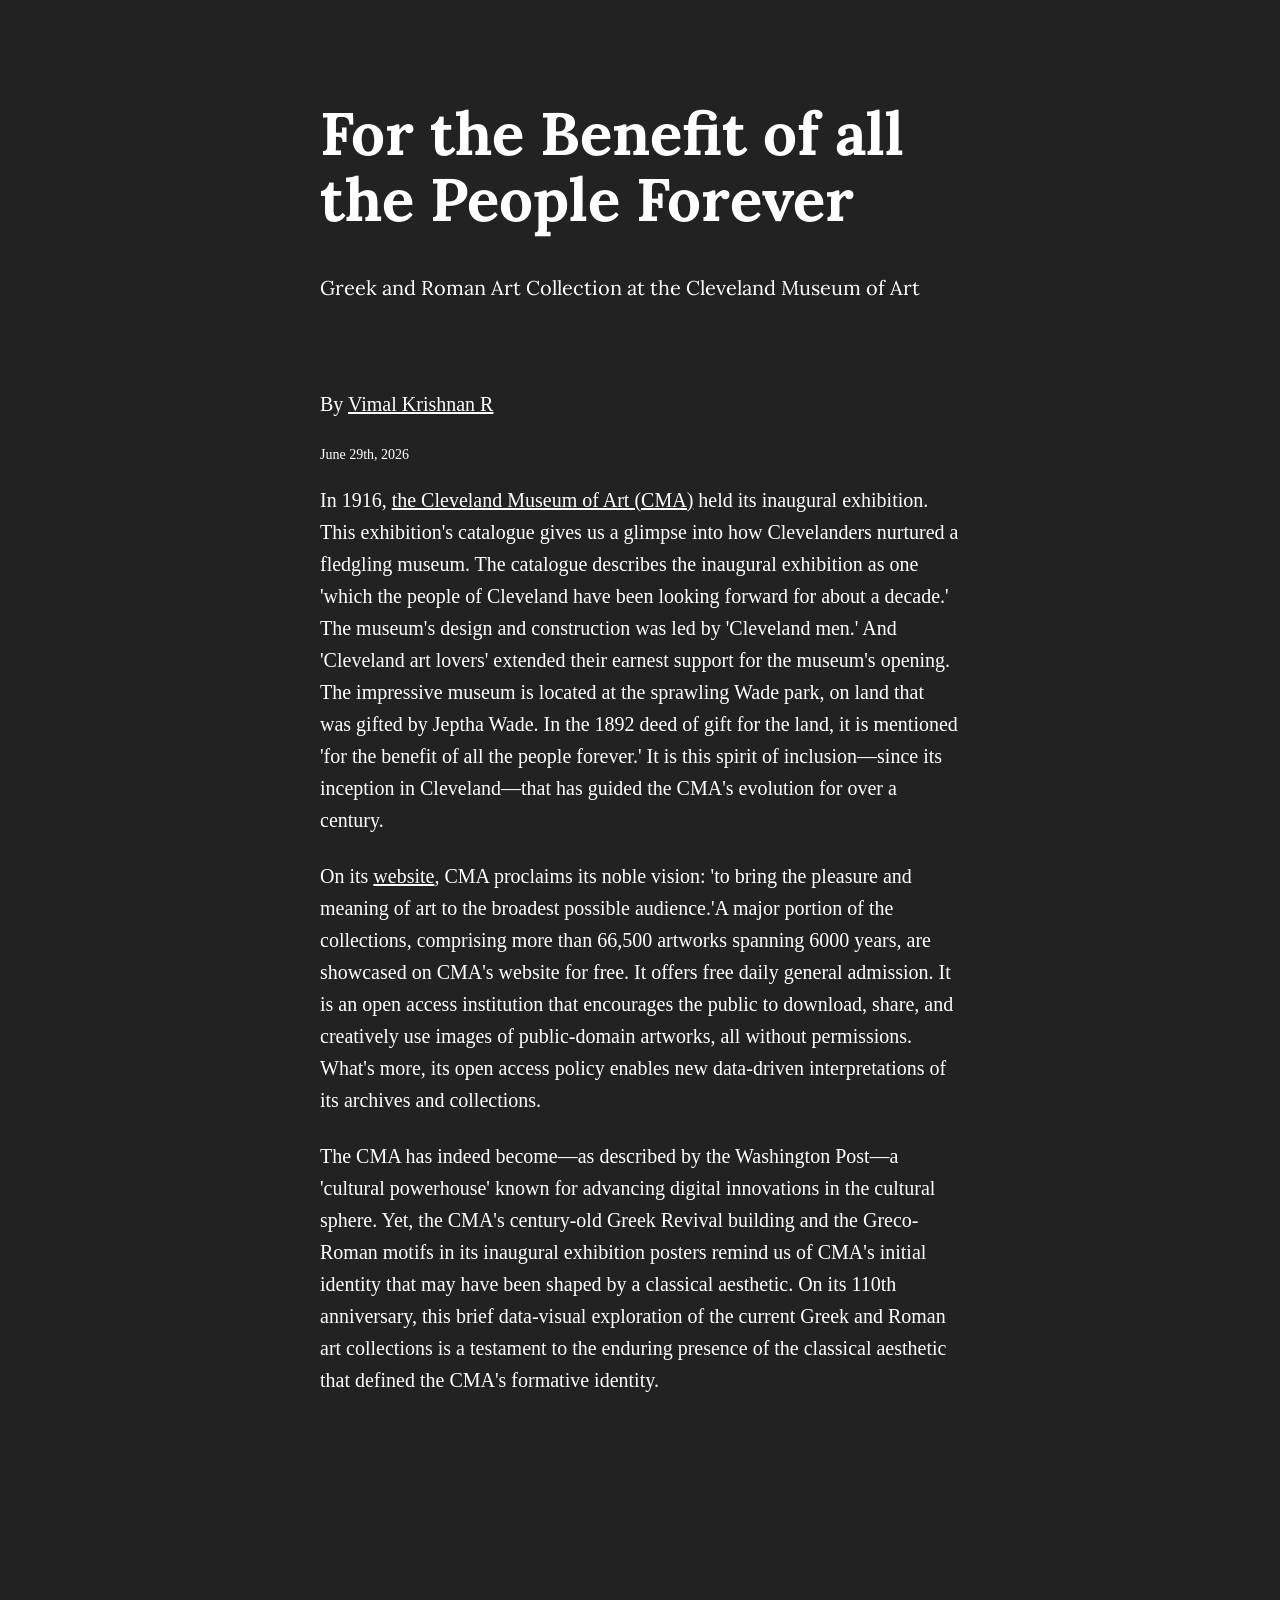
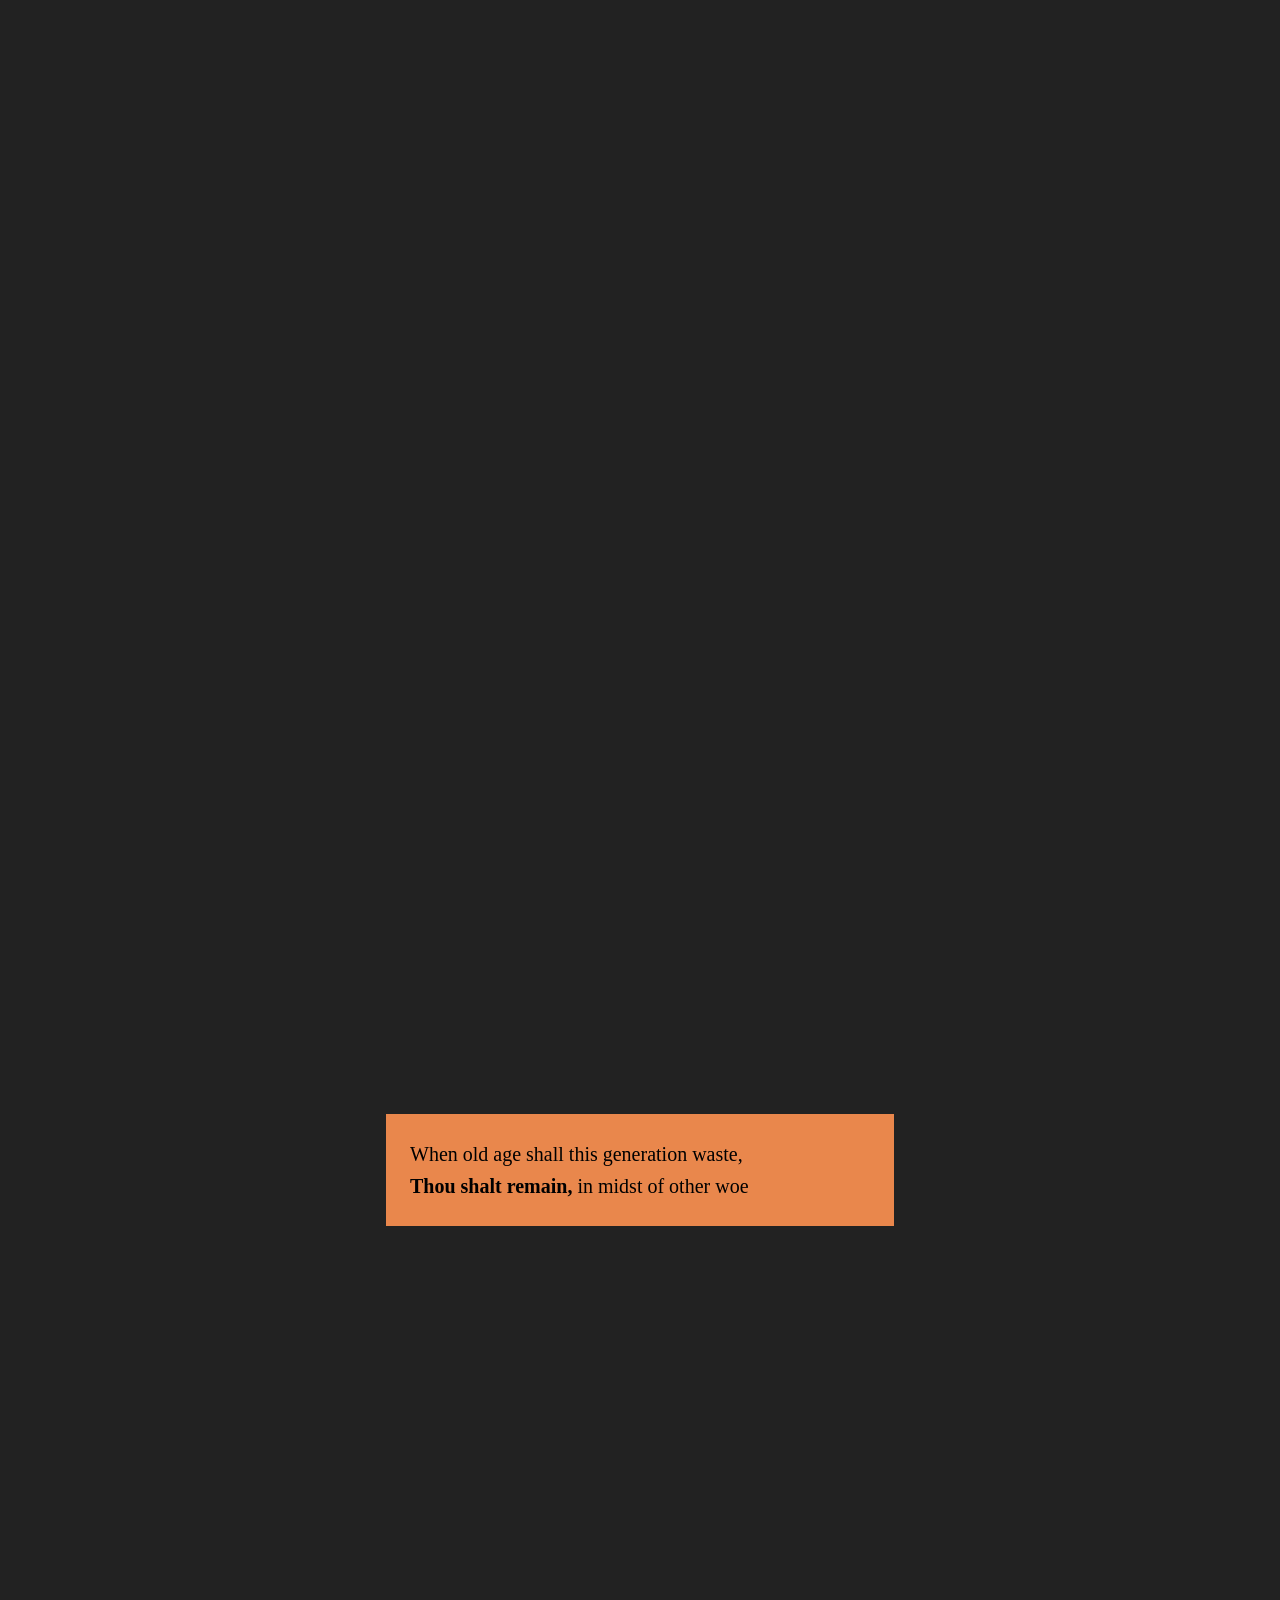
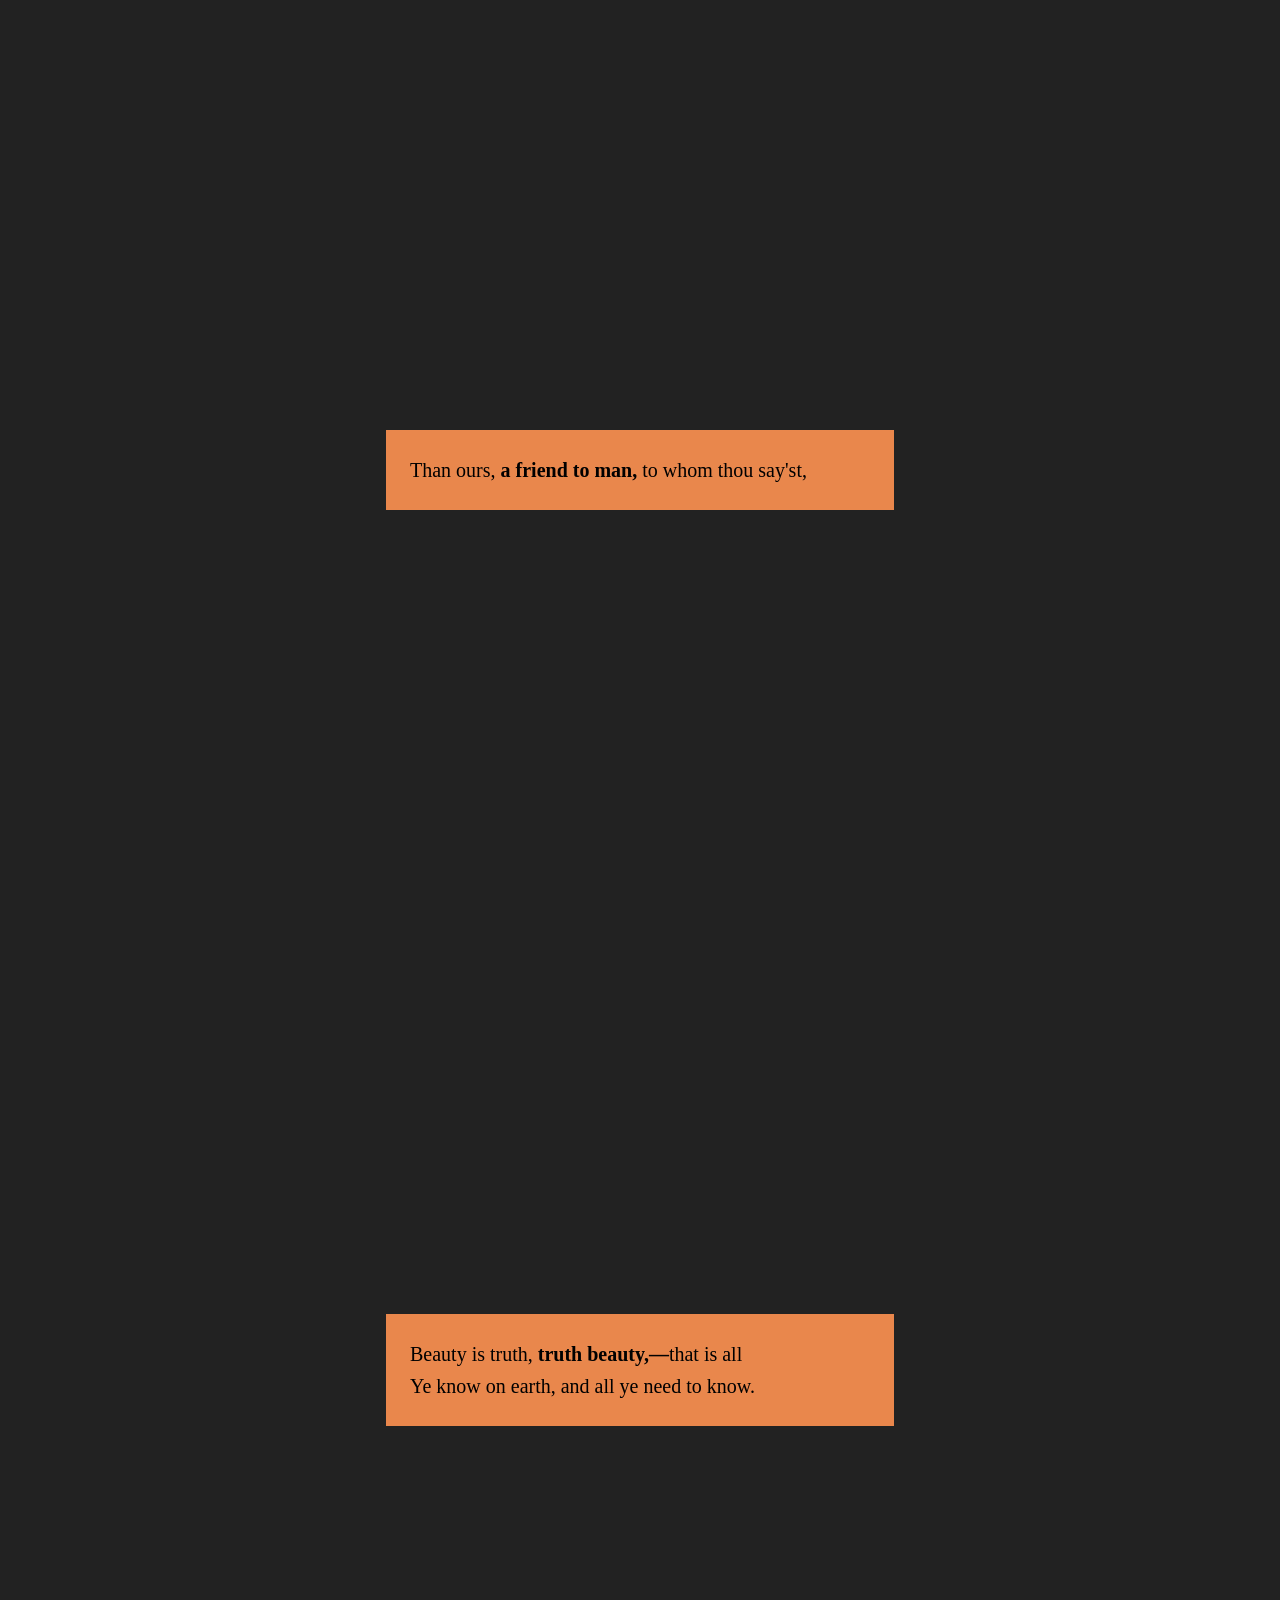
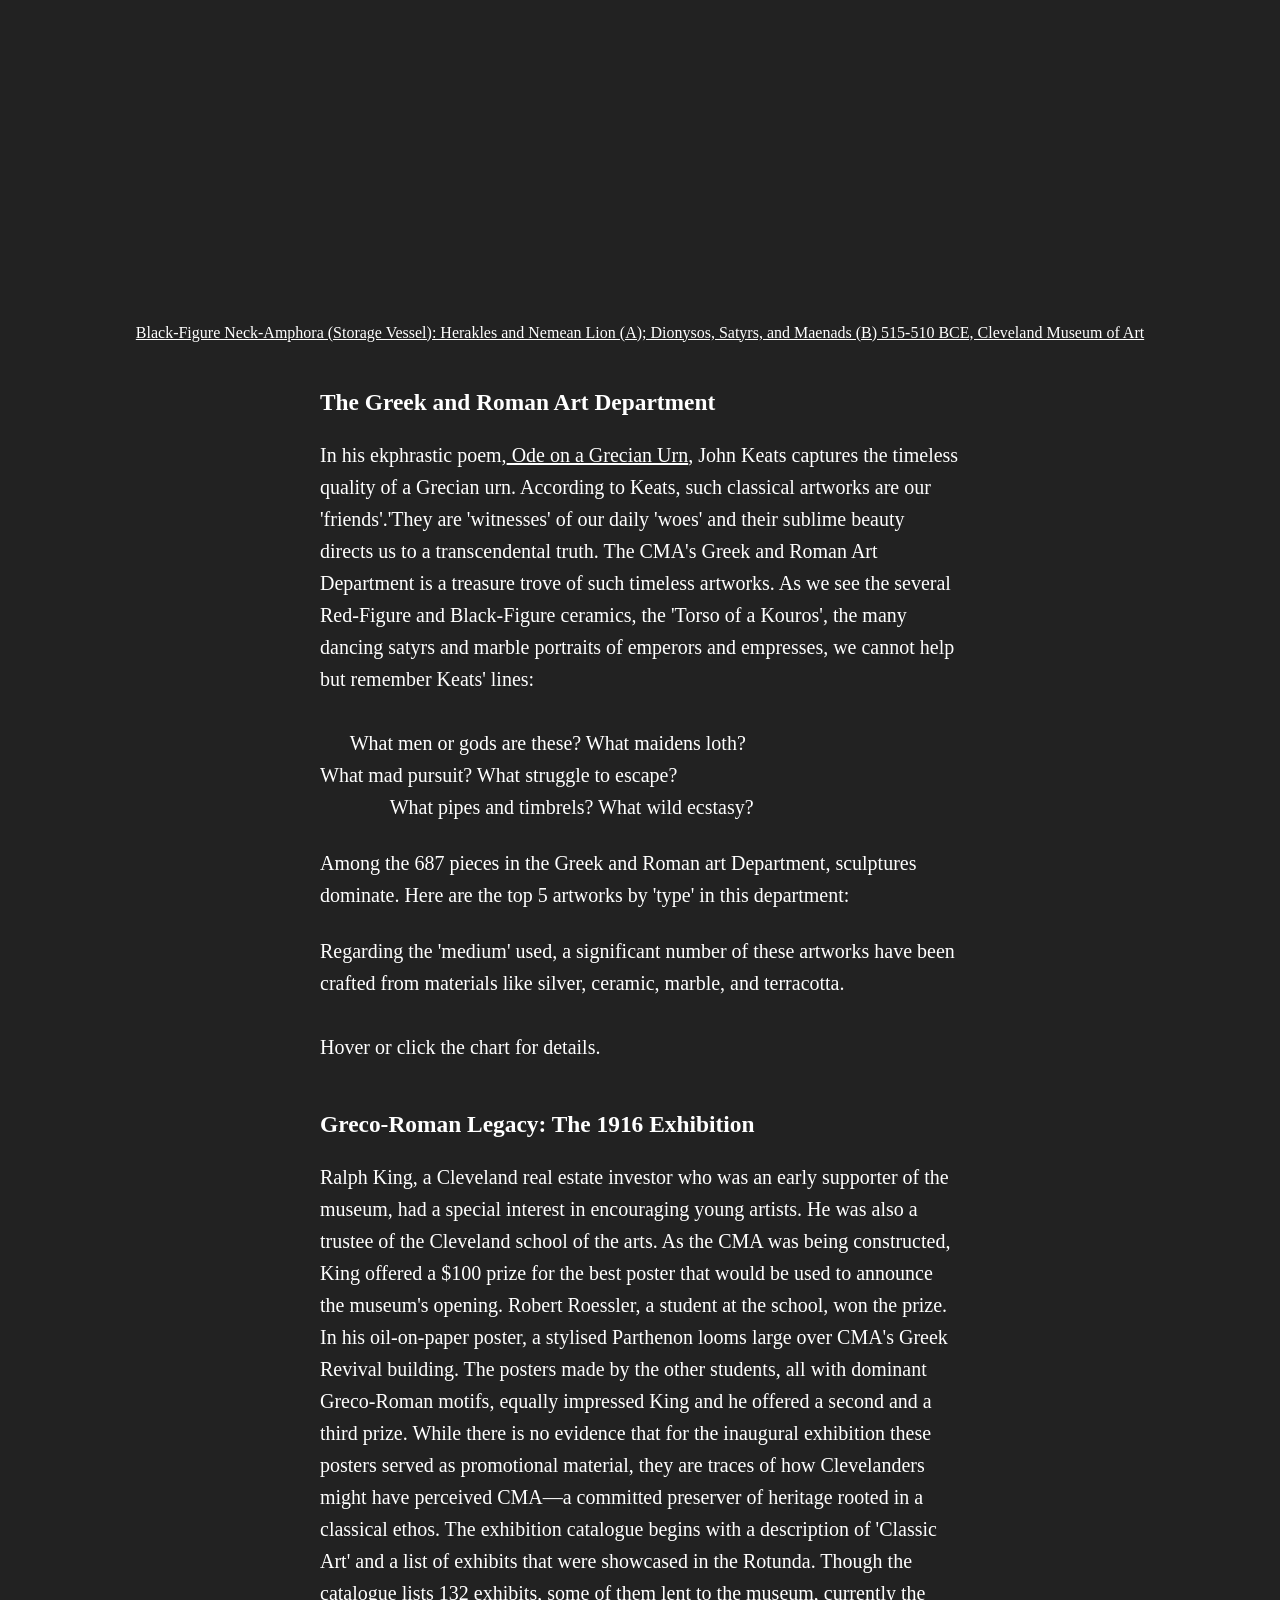
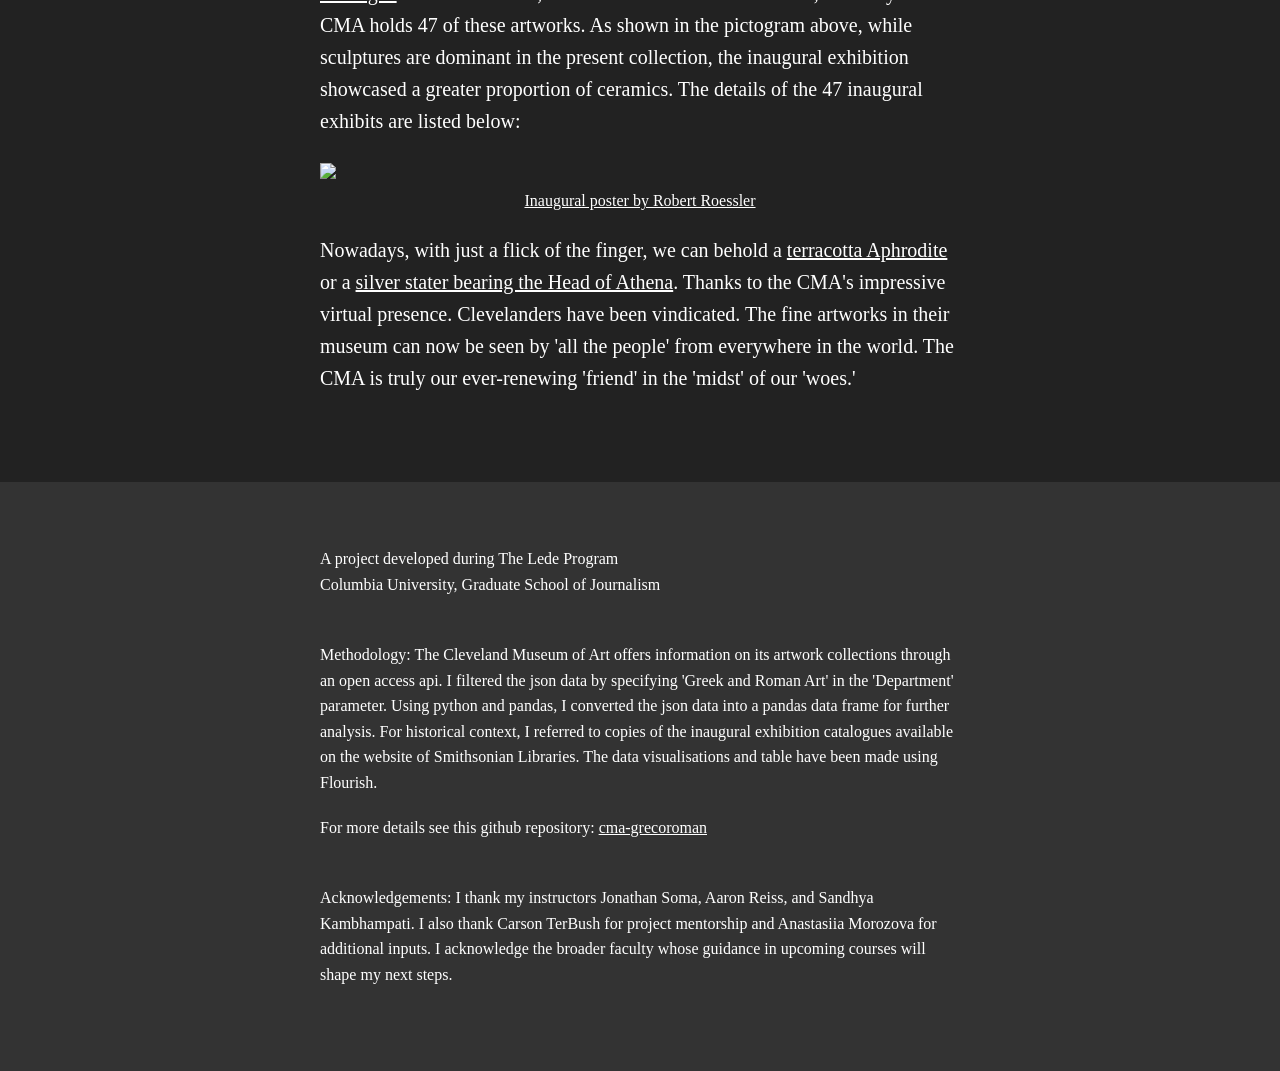
==== docs/index.html @ f6c86484 "Update index.html" ====
<!DOCTYPE html>
<html>

<head>
  <meta charset="utf-8">
  <meta name="viewport" content="width=device-width, initial-scale=1">
  <meta property="og:title" content="For the Benefit of all the People Forever">
  <meta property="og:description" content="A data-visual exploration of the Greek and Roman Art collection at the Cleveland Museum of Art.">
  <meta property="og:image" content="https://vimalkrishnanr.github.io/cma-grecoroman/whatsappimg.jpg">
  <meta property="og:image:width" content="578">
  <meta property="og:image:height" content="893">
  <meta property="og:image:type" content="image/jpeg"
  <meta property="og:url" content="https://vimalkrishnanr.github.io/cma-grecoroman/">
  <meta property="og:type" content="website">
  <title>For the Benefit of all the People Forever</title>

  <!-- Google fonts -->
  <link rel="preconnect" href="https://fonts.gstatic.com" crossorigin>
  <link rel="preconnect" href="https://fonts.googleapis.com">
  <link rel="preconnect" href="https://fonts.gstatic.com" crossorigin>
  <link href="https://fonts.googleapis.com/css2?family=Lora:ital,wght@0,400;0,700;1,400;1,700&display=swap"
    rel="stylesheet">
  <style>
    body {
      margin: 0;
      font-size: 20px;
      font-family: Georgia, 'Times New Roman', Times, serif;
      text-rendering: optimizeLegibility;
      background-color: #222222
      
    }

    .content {
      max-width: 640px;
      margin: auto;
      color: #FFFFFF
    }

    .header {
      padding: 3em 0;
    }

    a {
      color: #FFFFFF;
    }

    .footer {
      background: #333333;
      text-align: left;
      font-size: 0.8em;
      margin-top: 4em;
      padding: 4em 0;
    }

    figure {
      margin: 0;
      padding-bottom: 1.2em;
    }

    figcaption {
      font-size: 0.8em;
      text-align: center;
      margin-top: 0.5em;
      color: #ffffff;
    }

    h1 {
      font-family: 'Lora', Georgia, serif;
      font-weight: bold;
      font-size: 3em;
      line-height: 1.1;
      color: #FFFFFF
    }

    .subhead {
      font-family: 'Lora', Georgia, serif;
      color: #FFFFFF
    }

    iframe,
    img,
    video {
      max-width: 100%;
    }

    p {
      line-height: 1.6;
      margin: 0;
      padding-bottom: 1.2em;
      color: #FFFFFF
    }

    ul {
      margin: 0;
      padding-bottom: 1em;
      line-height: 1.6;
    }

    iframe {
      padding-bottom: 1.2em;
    }

    code {
      font-family: 'Courier New', monospace;
      background: #fff880;
    }

    .full-width figure {
      text-align: center;
    }

    /* margin on mobile */
    @media (max-width: 640px) {
      body {
        font-size: 18px;
      }

      .content {
        padding-left: 0.5em;
        padding-right: 0.5em;
      }
    }
  </style>
  <link href="scrolly-styles.css" rel="stylesheet">
  <script src="https://unpkg.com/intersection-observer@0.5.1/intersection-observer.js"></script>
  <script src="https://cdnjs.cloudflare.com/ajax/libs/scrollama/3.2.0/scrollama.min.js"></script>
  <script src="https://cdn.jsdelivr.net/npm/scrolly-video@latest/dist/scrolly-video.js"></script>
</head>

<body>
  <div class="content">
    <div class="header">
      <h1> For the Benefit of all the People Forever</h1>
      <p class="subhead"> Greek and Roman Art Collection at the Cleveland Museum of Art</p>
    </div>
    <div class="byline"> 
      <p>By <a href="https://github.com/VimalkrishnanR/cma-grecoroman">Vimal Krishnan R</a></p>
      <p style="font-size:14px;"> June 29th, 2026</p>
    </div>
    <p>In 1916, <a href ="https://www.clevelandart.org/home">the Cleveland Museum of Art (CMA)</a> held its inaugural exhibition. This exhibition's catalogue gives us a glimpse into how Clevelanders nurtured a fledgling museum. The catalogue describes the inaugural exhibition as one 'which the people of Cleveland have been looking forward for about a decade.' The museum's design and construction was led by 'Cleveland men.' And 'Cleveland art lovers' extended their earnest support for the museum's opening. The impressive museum is located at the sprawling Wade park, on land that was gifted by Jeptha Wade. In the 1892 deed of gift for the land, it is mentioned  'for the benefit of all the people forever.'  It is this spirit of inclusion—since its inception in Cleveland—that has guided the CMA's evolution for over a century.</p>
    <p> On its <a href="https://www.clevelandart.org/for-the-benefit-of-all-the-people-forever"> website</a>, CMA proclaims its noble vision: 'to bring the pleasure and meaning of art to the broadest possible audience.'A major portion of the collections, comprising more than 66,500 artworks spanning 6000 years, are showcased on CMA's website for free. It offers free daily general admission.  It is an open access institution that encourages the public to download, share, and creatively use images of public-domain artworks, all without permissions.  What's more, its open access policy enables new data-driven interpretations of its archives and collections.</P> 
    <p>  The CMA has indeed become—as described by the Washington Post—a 'cultural powerhouse' known for advancing digital innovations in the cultural sphere. Yet, the CMA's century-old Greek Revival building and the Greco-Roman motifs in its inaugural exhibition posters remind us of CMA's initial identity that may have been shaped by a classical aesthetic. On its 110th anniversary, this brief data-visual exploration of the current Greek and Roman art collections is a testament to the enduring presence of the classical aesthetic that defined the CMA's formative identity. </p>
    </div> <!--this div ensures the scrolley video spans the full width of the screen. don't touch it!-->
  <section id="scrolly-video" class="scrolly-container">
    <div class="sticky-thing">
    </div>
    <div class="steps-container">
      <div class="step" id="step-first">
        <p> When old age shall this generation waste,<br>   
                  <strong>Thou shalt remain,</strong> in midst of other woe<br> </p>
      </div>
      <div class="step" id="step-second">
        <p>Than ours, <strong>a friend to man,</strong> to whom thou say'st,
            </p>
      </div>

      <div class="step" id="step-third">
        <p>Beauty is truth, <strong>truth beauty,&mdash;</strong>that is all<br>
        Ye know on earth, and all ye need to know.</p>
      </div>
      <!-- <div class="step" id="step-fourth">
        <p>John Keats</p>
      </div> 
       <div class="step" id="step-fifth">
        <p>Ode on a Grecian Urn.</p>
      </div> -->
    </div>
  </section>
  <div> 
   <figure>
  <figcaption> <a href="https://www.clevelandart.org/art/1970.16"> Black-Figure Neck-Amphora (Storage Vessel): Herakles and Nemean Lion (A); Dionysos, Satyrs, and Maenads (B) 515-510 BCE, Cleveland Museum of Art</a> </figcaption>
  </figure>
  </div>
  <div class="content">
    <h3>The Greek and Roman Art Department</h3>
    <p>In his ekphrastic poem,<a href="https://www.poetryfoundation.org/poems/44477/ode-on-a-grecian-urn"> Ode on a Grecian Urn</a>, John Keats captures the timeless quality of a Grecian urn. According to Keats, such classical artworks are our 'friends'.'They are 'witnesses' of our daily 'woes' and their sublime beauty directs us to a transcendental truth. The CMA's Greek and Roman Art Department is a treasure trove of such timeless artworks. As we see the several Red-Figure and Black-Figure ceramics, the 'Torso of a Kouros', the many dancing satyrs and marble portraits of emperors and empresses, we cannot help but remember Keats' lines:<br><br>
    &nbsp;&nbsp;&nbsp;&nbsp;&nbsp;&nbsp;What men or gods are these? What maidens loth?<br> 
    What mad pursuit? What struggle to escape? <br>
    &nbsp;&nbsp;&nbsp;&nbsp;&nbsp;&nbsp;&nbsp;&nbsp;&nbsp;&nbsp;&nbsp;&nbsp;&nbsp;&nbsp;What pipes and timbrels? What wild ecstasy?</p>

    <p>Among the 687 pieces in the Greek and Roman art Department, sculptures dominate. Here are the top 5 artworks by 'type' in this department: </p>
    
    <div class="flourish-embed flourish-pictogram" data-src="visualisation/29432489"><script src="https://public.flourish.studio/resources/embed.js"></script><noscript><img src="https://public.flourish.studio/visualisation/29432489/thumbnail" width="100%" alt="pictogram visualization" /></noscript></div>
    <!-- <figure>
      <img
        src="1928.856_web.jpg">
      <figcaption>This is an image caption</figcaption>
    </figure> -->
    <p> Regarding the 'medium' used, a significant number of these artworks have been crafted from materials like silver, ceramic, marble, and terracotta.<br><br>
    Hover or click the chart for details.</p>
    <div class="flourish-embed flourish-sankey" data-src="visualisation/29446807"><script src="https://public.flourish.studio/resources/embed.js"></script><noscript><img src="https://public.flourish.studio/visualisation/29446807/thumbnail" width="100%" alt="sankey visualization" /></noscript></div>
     <h3>Greco-Roman Legacy: The 1916 Exhibition </h3>
  </div>
  <div class="content">
  <p> Ralph King, a Cleveland real estate investor who was an early supporter of the museum, had a special interest in encouraging young artists. He was also a trustee of the Cleveland school of the arts. As the CMA was being constructed, King offered a $100 prize for the best poster that would be used to announce the museum's opening. Robert Roessler, a student at the school, won the prize. In his oil-on-paper poster, a stylised Parthenon looms large over CMA's Greek Revival building. The posters made by the other students, all with dominant Greco-Roman motifs, equally impressed King and he offered a second and a third prize. While there is no evidence that for the inaugural exhibition these posters served as promotional material, they are traces of how Clevelanders might have perceived CMA—a committed preserver of heritage rooted in a classical ethos. The exhibition catalogue begins with a description of 'Classic Art' and a list of exhibits that were showcased in the Rotunda. Though the <a href="https://library.si.edu/digital-library/book/catalogueinaugu00clev">catalogue</a> lists 132 exhibits, some of them lent to the museum, currently the CMA holds 47 of these artworks. As shown in the pictogram above, while sculptures are dominant in the present collection, the inaugural exhibition showcased a greater proportion of ceramics. The details of the 47 inaugural exhibits are listed below: </p>
  <div class="flourish-embed flourish-table" data-src="visualisation/29525097"><script src="https://public.flourish.studio/resources/embed.js"></script><noscript><img src="https://public.flourish.studio/visualisation/29525097/thumbnail" width="100%" alt="table visualization" /></noscript></div>
      <div class=>
    <figure>
      <img
        src="https://digitalarchives.clevelandart.org/digital/api/singleitem/image/p17142coll5/3/default.jpg">
      <figcaption> <a href="https://digitalarchives.clevelandart.org/digital/collection/p17142coll5/id/3/rec/3Inaugural">  	
      Inaugural poster by Robert Roessler <a/> </figcaption>
    </figure>
  </div> 
<p>Nowadays, with just a flick of the finger, we can behold a <a href ="https://www.clevelandart.org/art/1927.489"> terracotta Aphrodite </a> or a <a href ="https://www.clevelandart.org/art/1917.996"> silver stater bearing the Head of Athena</a>. Thanks to the CMA's impressive virtual presence. Clevelanders have been vindicated. The fine artworks in their museum can now be seen by 'all the people' from everywhere in the world. The CMA is truly our ever-renewing 'friend' in the 'midst' of our 'woes.' </p>
  </div>

  <div class="footer">
    <div class="content">
      <p> A project developed during The Lede Program<br> 
        Columbia University, Graduate School of Journalism <br><br></p> 
        <p> Methodology: The Cleveland Museum of Art offers information on its artwork collections through an open access api. I filtered the json data by specifying 'Greek and Roman Art' in the 'Department' parameter. Using python and pandas, I converted the json data into a pandas data frame for further analysis. For historical context, I referred to copies of the inaugural exhibition catalogues available on the website of Smithsonian Libraries. The data visualisations and table have been made using Flourish. </P>
        <p> For more details see this github repository: <a href ="https://github.com/VimalkrishnanR/cma-grecoroman">cma-grecoroman<a/><br><br> </p>

        <p> Acknowledgements: I thank my instructors Jonathan Soma, Aaron Reiss, and Sandhya Kambhampati. I also thank Carson TerBush for project mentorship and Anastasiia Morozova for additional inputs. I acknowledge the broader faculty whose guidance in upcoming courses will shape my next steps.</p>

    </div>
  </div>

  <script>
    /*
    Different videos need different things - does the reader need to see
    the entire screen of the video, or you want to make sure it covers the
    entire window?

    You can experiment with yours by removing the // from the full and
    cover options below to see how it looks with your videos. 
   
    You can see parameters at 
    https://github.com/dkaoster/scrolly-video?tab=readme-ov-file#-options--attributes

    You might also need to adjust object-fit being 'cover' vs 'contain' in the CSS below

    Be sure to check mobile!!
    */
    new ScrollyVideo({
      scrollyVideoContainer: document.querySelector("#scrolly-video .sticky-thing"),
      src: "black_figure.mp4",
      full: true,
      //cover: true
    });
  </script>
  <style>
    .step {
      height: 100vh;
      margin-bottom: 0;
      ;
    }
    .step p{
      color:#000000
    /* .sticky-thing > canvas {
      object-fit: cover;
    } */
  </style>

</body>

</html>
---- docs/scrolly-styles.css ----
.scrolly-container {
    position: relative;
    margin-bottom: 1.2em;
}

.sticky-thing {
    position: sticky;
    top: 0;
    transform: translate(0px, 0px);
    z-index: 1;
    height: 100svh;
    width: 100vw;
    margin: 0;
    overflow: hidden;
    /* Center everything inside */
    /* display: flex;
    justify-content: center;
    flex-direction: column;
    justify-content: center;
    overflow: hidden; */
}

.sticky-thing > img {
    width: 100%;
    height: 100%;
    object-fit: cover;
    display: block;  
}

.video-container {
    position: sticky;
    top: 0;
    z-index: -1;
}

.scrolly-container video {
    position: absolute;
    top: 0;
    height: auto;
    width: 100%;
}

.sticky-thing iframe {
    position: absolute;
    top: 0;
    max-width: 100%;
    min-height: 100vh;
}

.steps-container {
    transform: translate3d(0,0,0);
    position: relative;
    padding: 0;
    z-index: 10;
    max-width: 35rem;
    margin: 0 auto;
    padding-bottom: 4em;
}

.step {
    color: rgb(0, 0, 0);
    display: flex;
    align-items: center;
    justify-content: center;
    margin-bottom: 50svh;
}

.step p {
    text-align: left;
}

.step p:last-child {
    padding: 0;
}

.step > * {
    width: 700px;
    margin-left: 1.3em;
    margin-right: 1.3em;
    text-align: center;
    padding: 1.2em !important;
    background-color: #e9874c;
}

.sticky-thing > canvas {
    width: 100% !important;
    height: 100% !important;
    object-fit: cover;
    display: block;  
}

/* When it's less than 700 pixels wide, do normal scrollytelling */

@media only screen and (min-width: 700px) {
    .scrolly-container.side-by-side {
        display: flex;
    }

    .scrolly-container.side-by-side>div {
        flex-basis: 0;
        flex-grow: 1;
        flex-shrink: 1;
        padding: 0.75em;
    }

    .scrolly-container.side-by-side .scrolly-overlay {
        margin-top: 70vh;
        order: 0;
        /* Change these to adjust sizing options */
        min-width: 15rem;
        max-width: 20rem;
    }

    .scrolly-container.side-by-side .sticky-thing {
        order: 1;
        flex-grow: 2;
    }
}
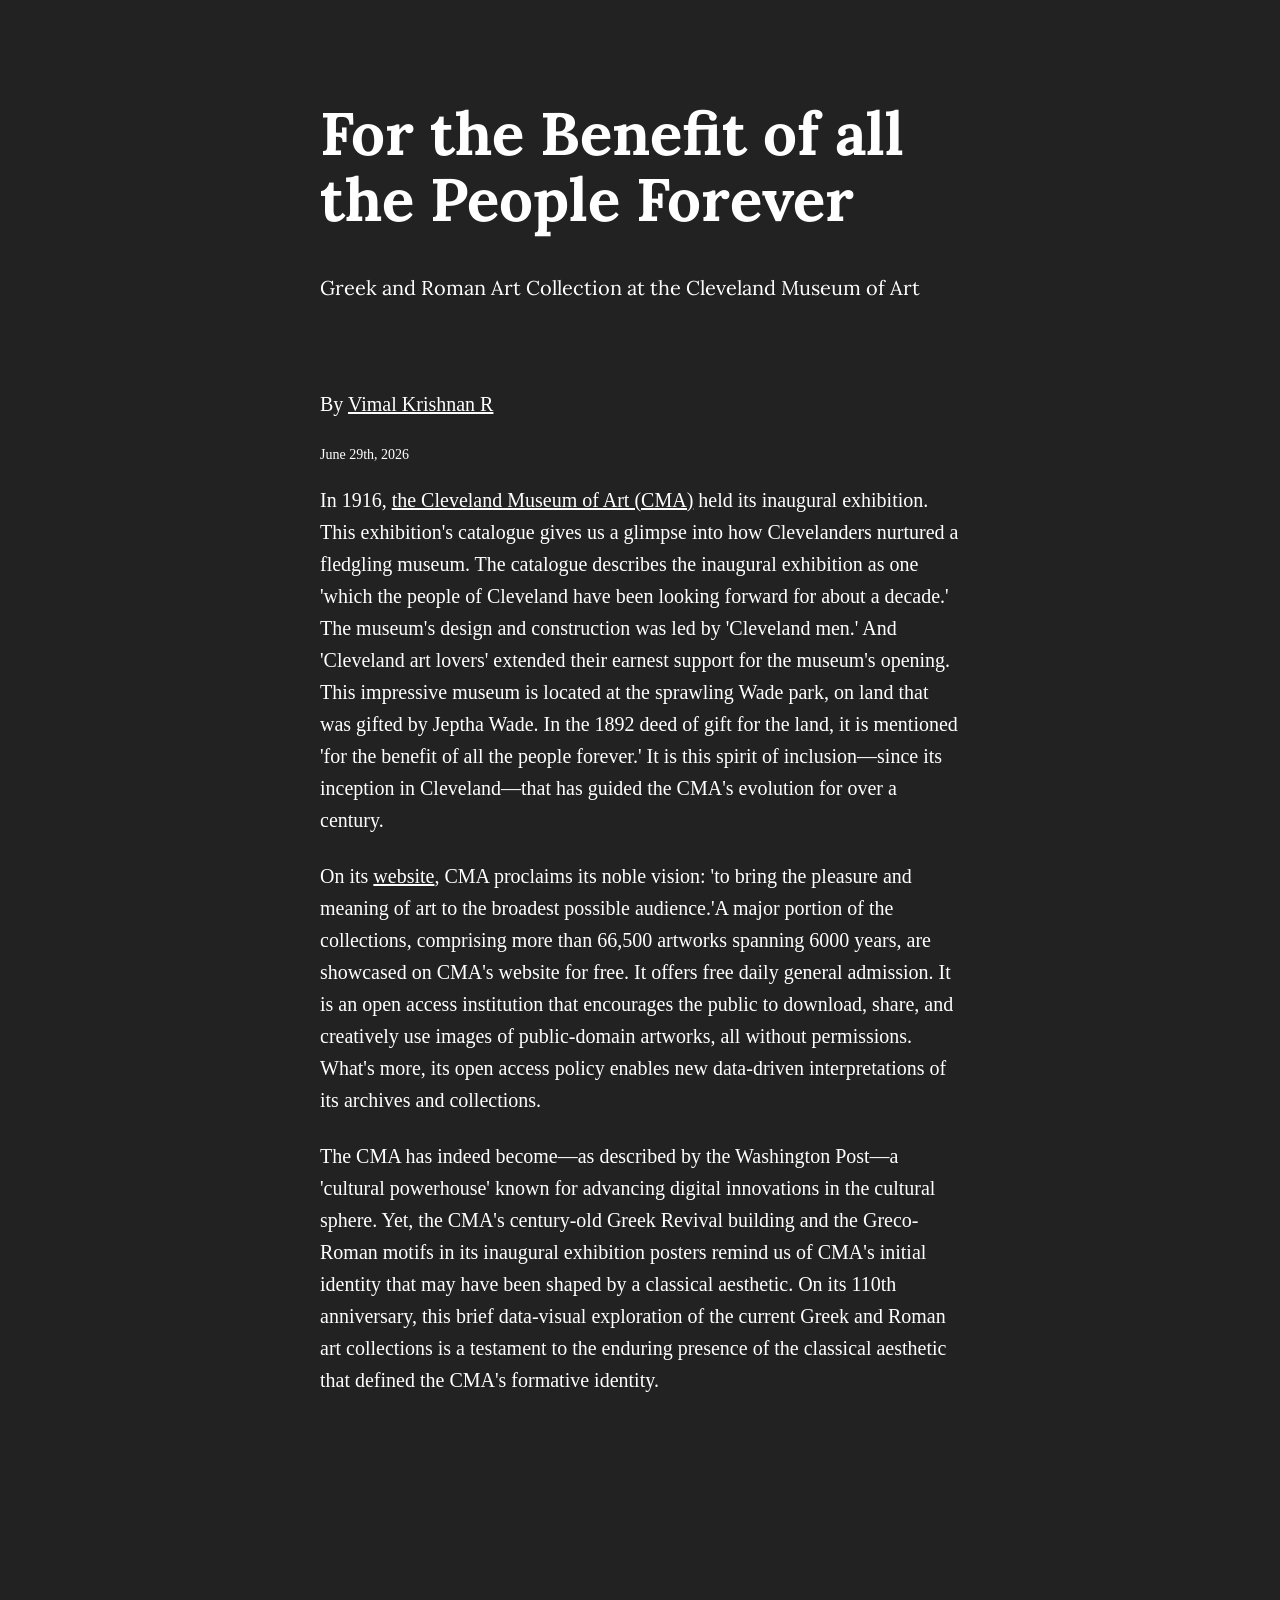
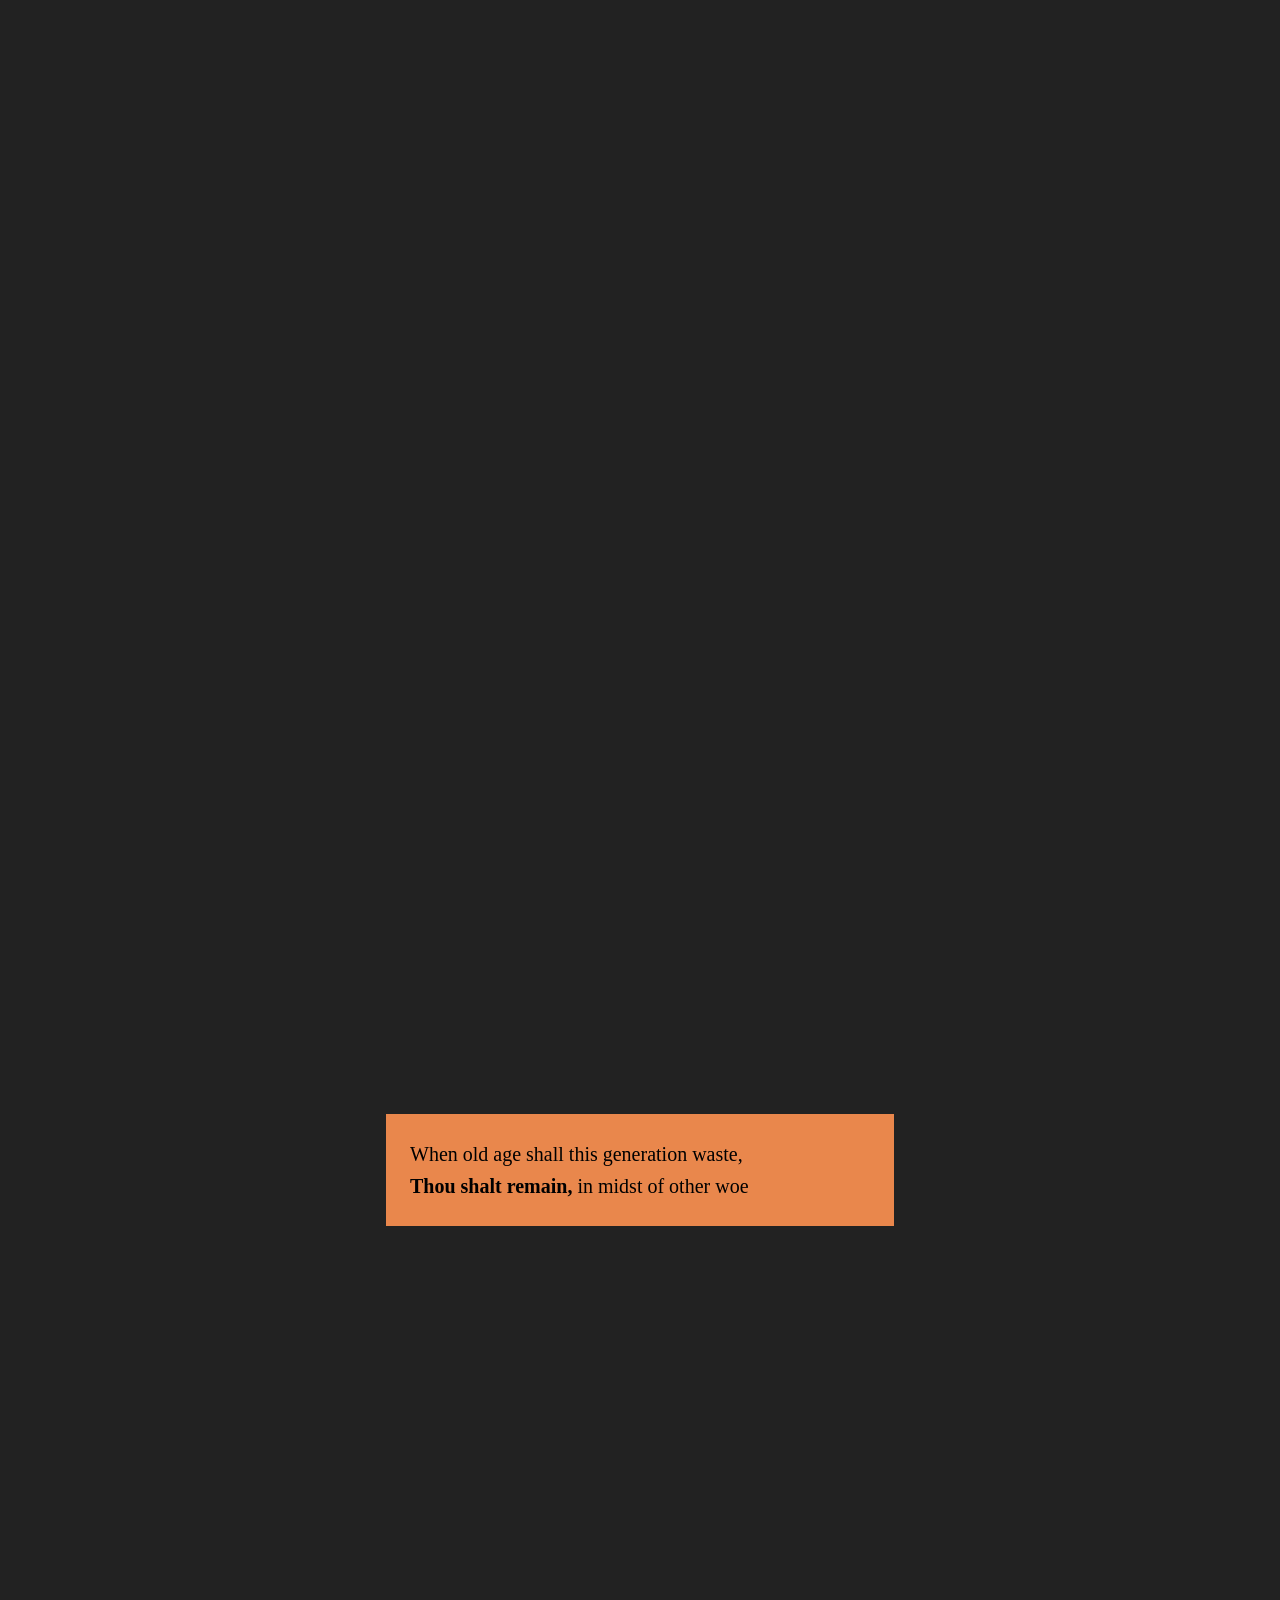
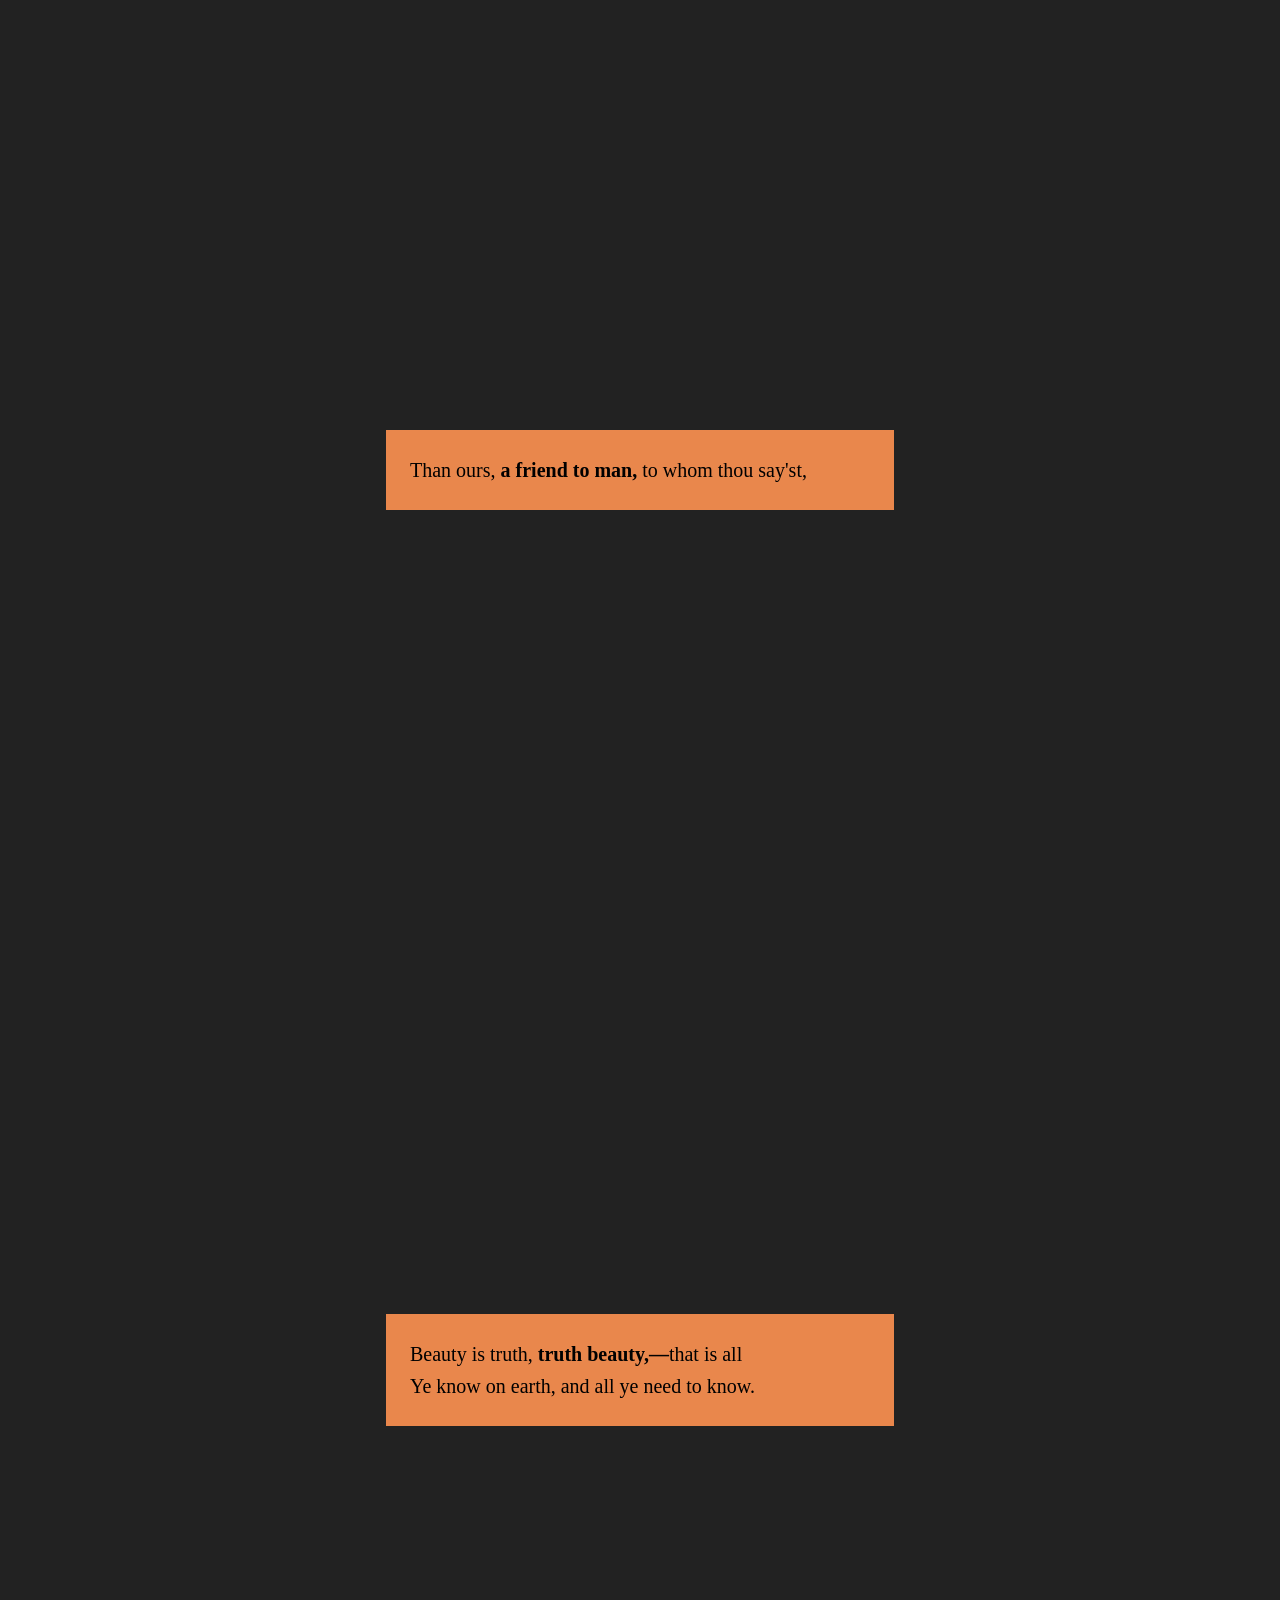
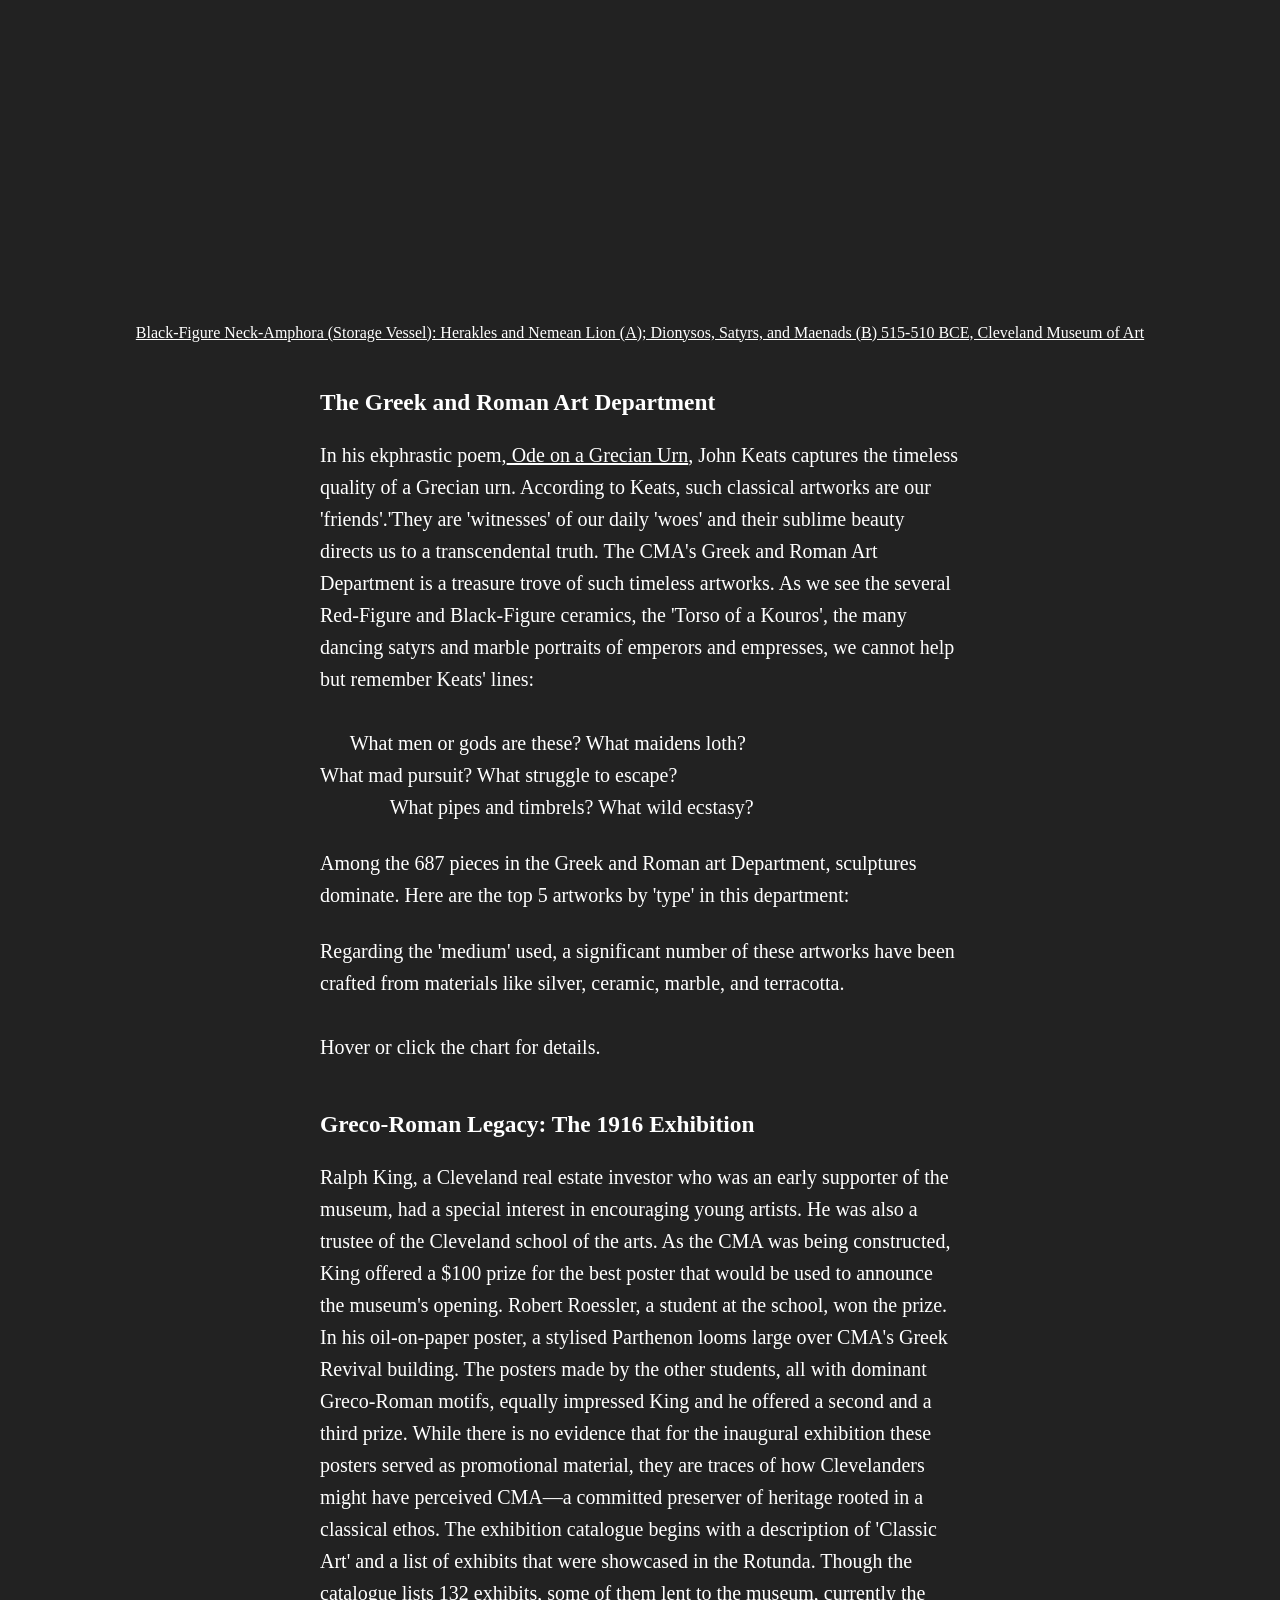
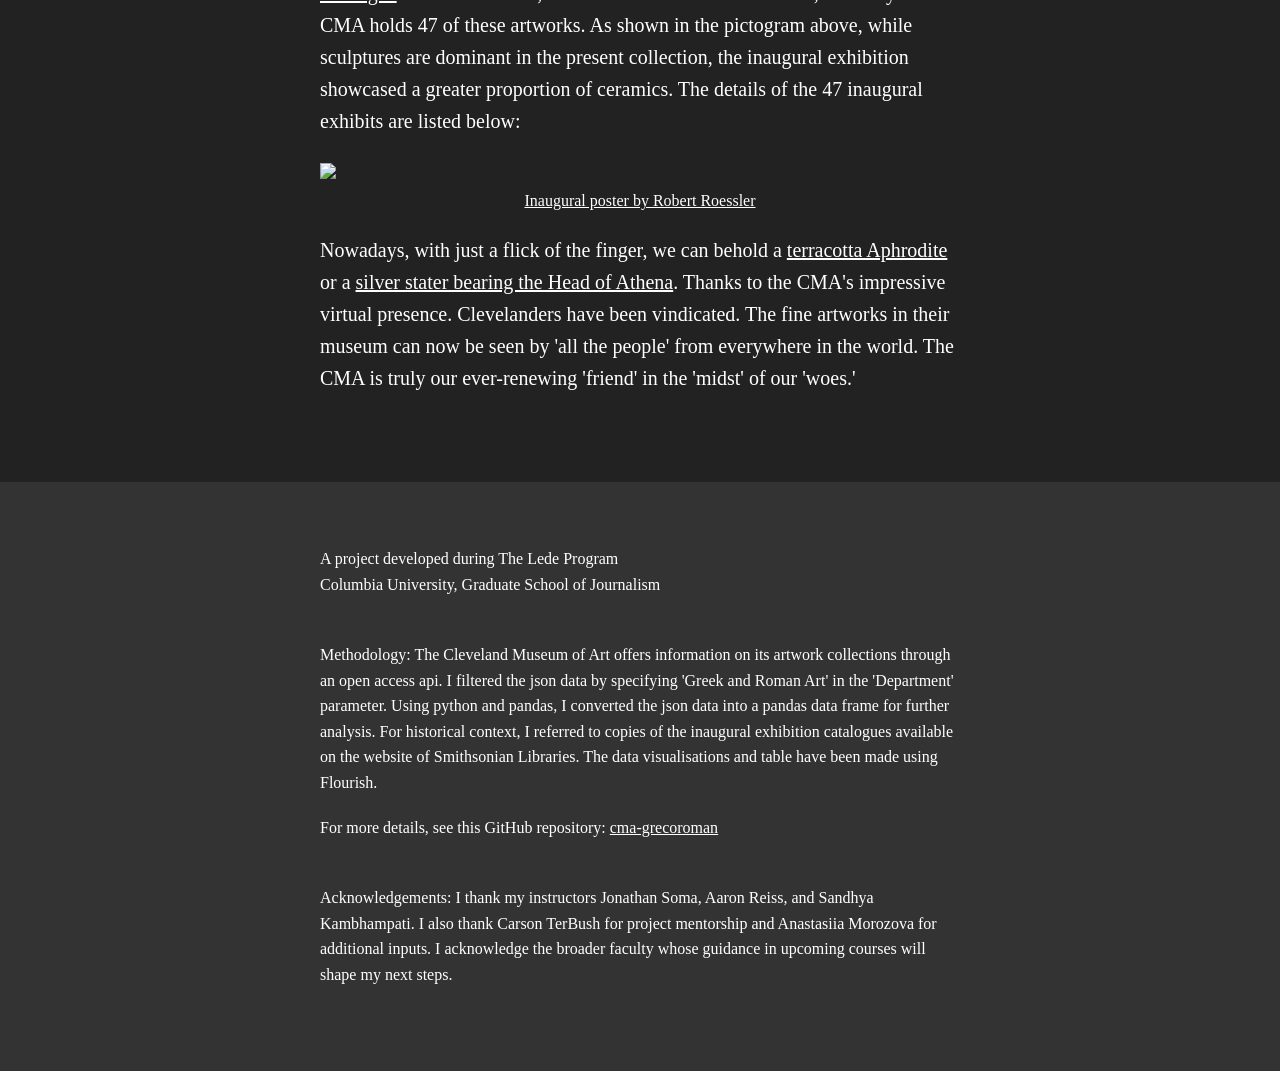
==== commit cdf1c893: "Update index.html" ====
--- a/docs/index.html
+++ b/docs/index.html
@@ -137,7 +137,7 @@
       <p>By <a href="https://github.com/VimalkrishnanR/cma-grecoroman">Vimal Krishnan R</a></p>
       <p style="font-size:14px;"> June 29th, 2026</p>
     </div>
-    <p>In 1916, <a href ="https://www.clevelandart.org/home">the Cleveland Museum of Art (CMA)</a> held its inaugural exhibition. This exhibition's catalogue gives us a glimpse into how Clevelanders nurtured a fledgling museum. The catalogue describes the inaugural exhibition as one 'which the people of Cleveland have been looking forward for about a decade.' The museum's design and construction was led by 'Cleveland men.' And 'Cleveland art lovers' extended their earnest support for the museum's opening. The impressive museum is located at the sprawling Wade park, on land that was gifted by Jeptha Wade. In the 1892 deed of gift for the land, it is mentioned  'for the benefit of all the people forever.'  It is this spirit of inclusion—since its inception in Cleveland—that has guided the CMA's evolution for over a century.</p>
+    <p>In 1916, <a href ="https://www.clevelandart.org/home">the Cleveland Museum of Art (CMA)</a> held its inaugural exhibition. This exhibition's catalogue gives us a glimpse into how Clevelanders nurtured a fledgling museum. The catalogue describes the inaugural exhibition as one 'which the people of Cleveland have been looking forward for about a decade.' The museum's design and construction was led by 'Cleveland men.' And 'Cleveland art lovers' extended their earnest support for the museum's opening. This impressive museum is located at the sprawling Wade park, on land that was gifted by Jeptha Wade. In the 1892 deed of gift for the land, it is mentioned  'for the benefit of all the people forever.'  It is this spirit of inclusion—since its inception in Cleveland—that has guided the CMA's evolution for over a century.</p>
     <p> On its <a href="https://www.clevelandart.org/for-the-benefit-of-all-the-people-forever"> website</a>, CMA proclaims its noble vision: 'to bring the pleasure and meaning of art to the broadest possible audience.'A major portion of the collections, comprising more than 66,500 artworks spanning 6000 years, are showcased on CMA's website for free. It offers free daily general admission.  It is an open access institution that encourages the public to download, share, and creatively use images of public-domain artworks, all without permissions.  What's more, its open access policy enables new data-driven interpretations of its archives and collections.</P> 
     <p>  The CMA has indeed become—as described by the Washington Post—a 'cultural powerhouse' known for advancing digital innovations in the cultural sphere. Yet, the CMA's century-old Greek Revival building and the Greco-Roman motifs in its inaugural exhibition posters remind us of CMA's initial identity that may have been shaped by a classical aesthetic. On its 110th anniversary, this brief data-visual exploration of the current Greek and Roman art collections is a testament to the enduring presence of the classical aesthetic that defined the CMA's formative identity. </p>
     </div> <!--this div ensures the scrolley video spans the full width of the screen. don't touch it!-->
@@ -193,6 +193,10 @@
   </div>
   <div class="content">
   <p> Ralph King, a Cleveland real estate investor who was an early supporter of the museum, had a special interest in encouraging young artists. He was also a trustee of the Cleveland school of the arts. As the CMA was being constructed, King offered a $100 prize for the best poster that would be used to announce the museum's opening. Robert Roessler, a student at the school, won the prize. In his oil-on-paper poster, a stylised Parthenon looms large over CMA's Greek Revival building. The posters made by the other students, all with dominant Greco-Roman motifs, equally impressed King and he offered a second and a third prize. While there is no evidence that for the inaugural exhibition these posters served as promotional material, they are traces of how Clevelanders might have perceived CMA—a committed preserver of heritage rooted in a classical ethos. The exhibition catalogue begins with a description of 'Classic Art' and a list of exhibits that were showcased in the Rotunda. Though the <a href="https://library.si.edu/digital-library/book/catalogueinaugu00clev">catalogue</a> lists 132 exhibits, some of them lent to the museum, currently the CMA holds 47 of these artworks. As shown in the pictogram above, while sculptures are dominant in the present collection, the inaugural exhibition showcased a greater proportion of ceramics. The details of the 47 inaugural exhibits are listed below: </p>
+  <!-- Head of a Woman
+  Fragment of a Mold for Arretine Bowl
+  Shallow Ribbed Bowl
+  Pitcher with Handle. As per the website,among the 47 pieces which were exhbited in 1916, the inaugural exhibition, these are the only 4 artworks which have been exhibited again after 1916. Need to confirm this with the api data.-->
   <div class="flourish-embed flourish-table" data-src="visualisation/29525097"><script src="https://public.flourish.studio/resources/embed.js"></script><noscript><img src="https://public.flourish.studio/visualisation/29525097/thumbnail" width="100%" alt="table visualization" /></noscript></div>
       <div class=>
     <figure>
@@ -210,7 +214,7 @@
       <p> A project developed during The Lede Program<br> 
         Columbia University, Graduate School of Journalism <br><br></p> 
         <p> Methodology: The Cleveland Museum of Art offers information on its artwork collections through an open access api. I filtered the json data by specifying 'Greek and Roman Art' in the 'Department' parameter. Using python and pandas, I converted the json data into a pandas data frame for further analysis. For historical context, I referred to copies of the inaugural exhibition catalogues available on the website of Smithsonian Libraries. The data visualisations and table have been made using Flourish. </P>
-        <p> For more details see this github repository: <a href ="https://github.com/VimalkrishnanR/cma-grecoroman">cma-grecoroman<a/><br><br> </p>
+        <p> For more details, see this GitHub repository: <a href ="https://github.com/VimalkrishnanR/cma-grecoroman">cma-grecoroman<a/><br><br> </p>
 
         <p> Acknowledgements: I thank my instructors Jonathan Soma, Aaron Reiss, and Sandhya Kambhampati. I also thank Carson TerBush for project mentorship and Anastasiia Morozova for additional inputs. I acknowledge the broader faculty whose guidance in upcoming courses will shape my next steps.</p>
 
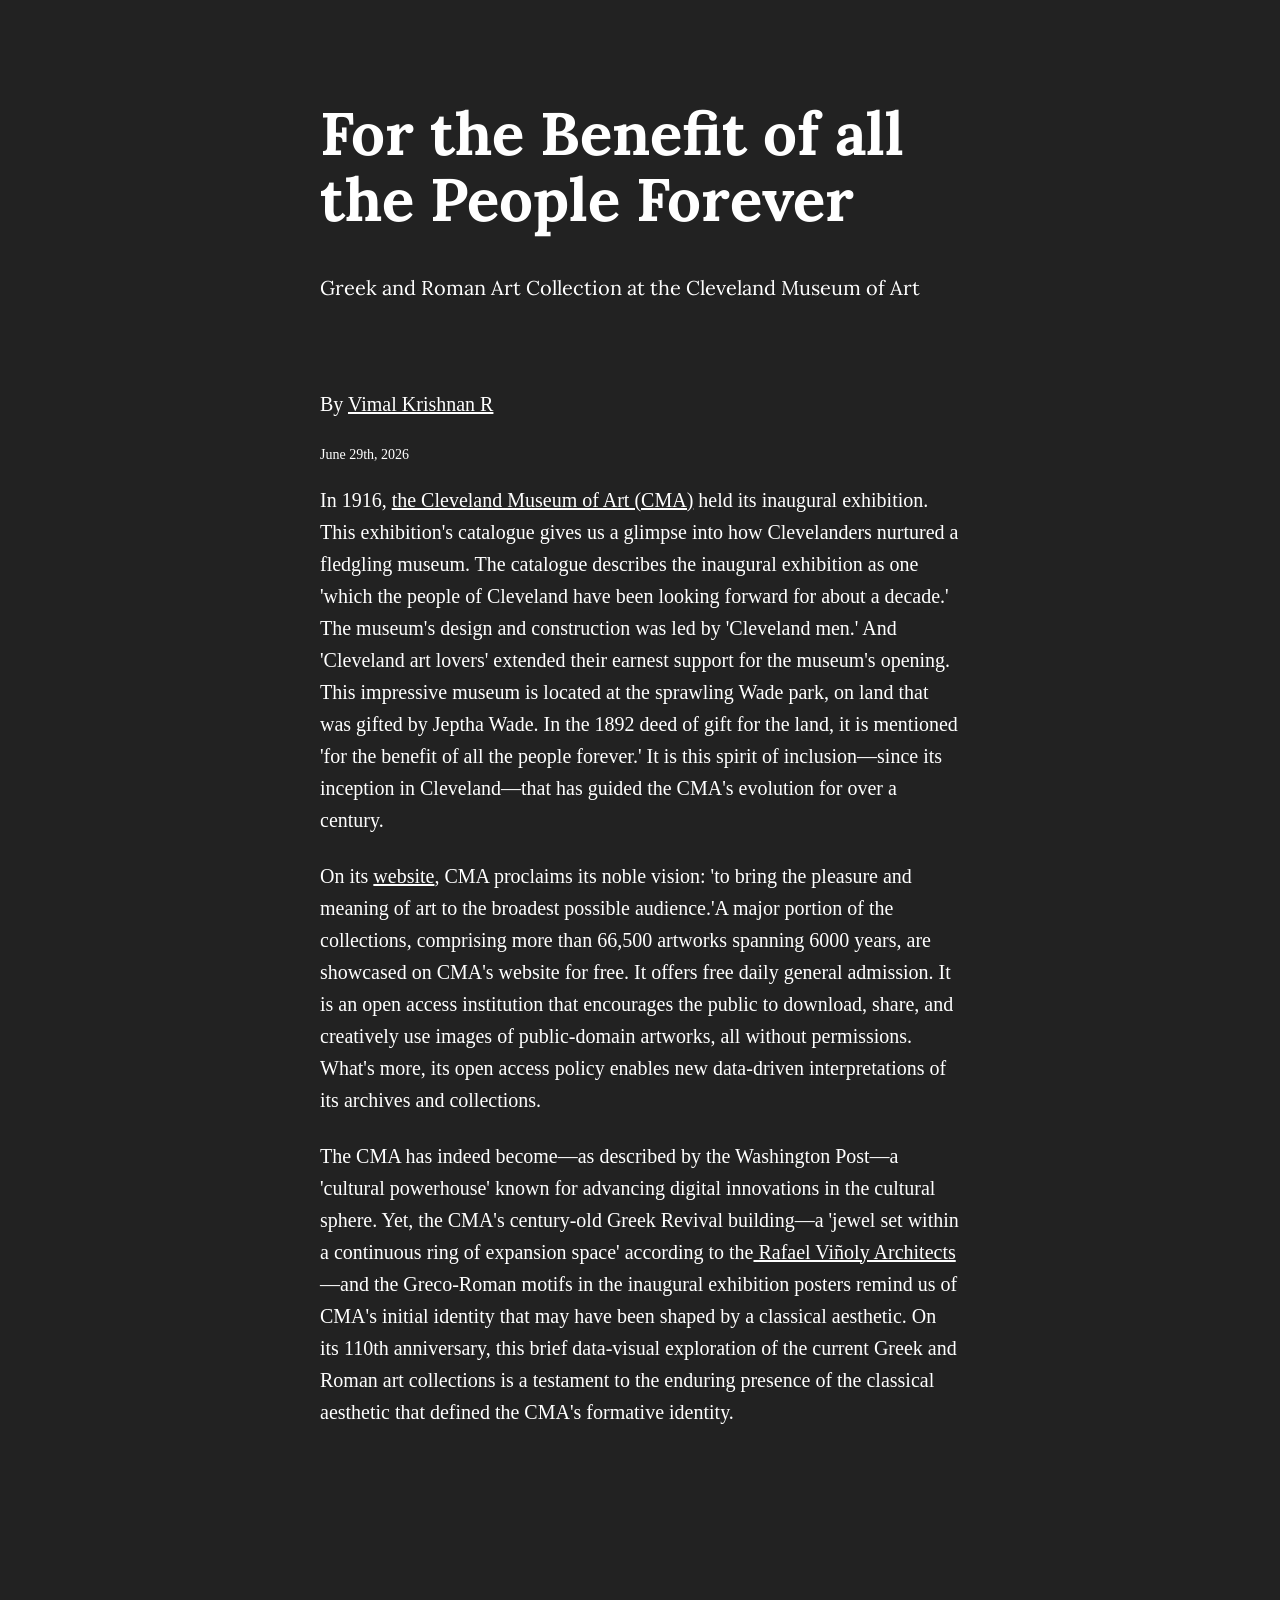
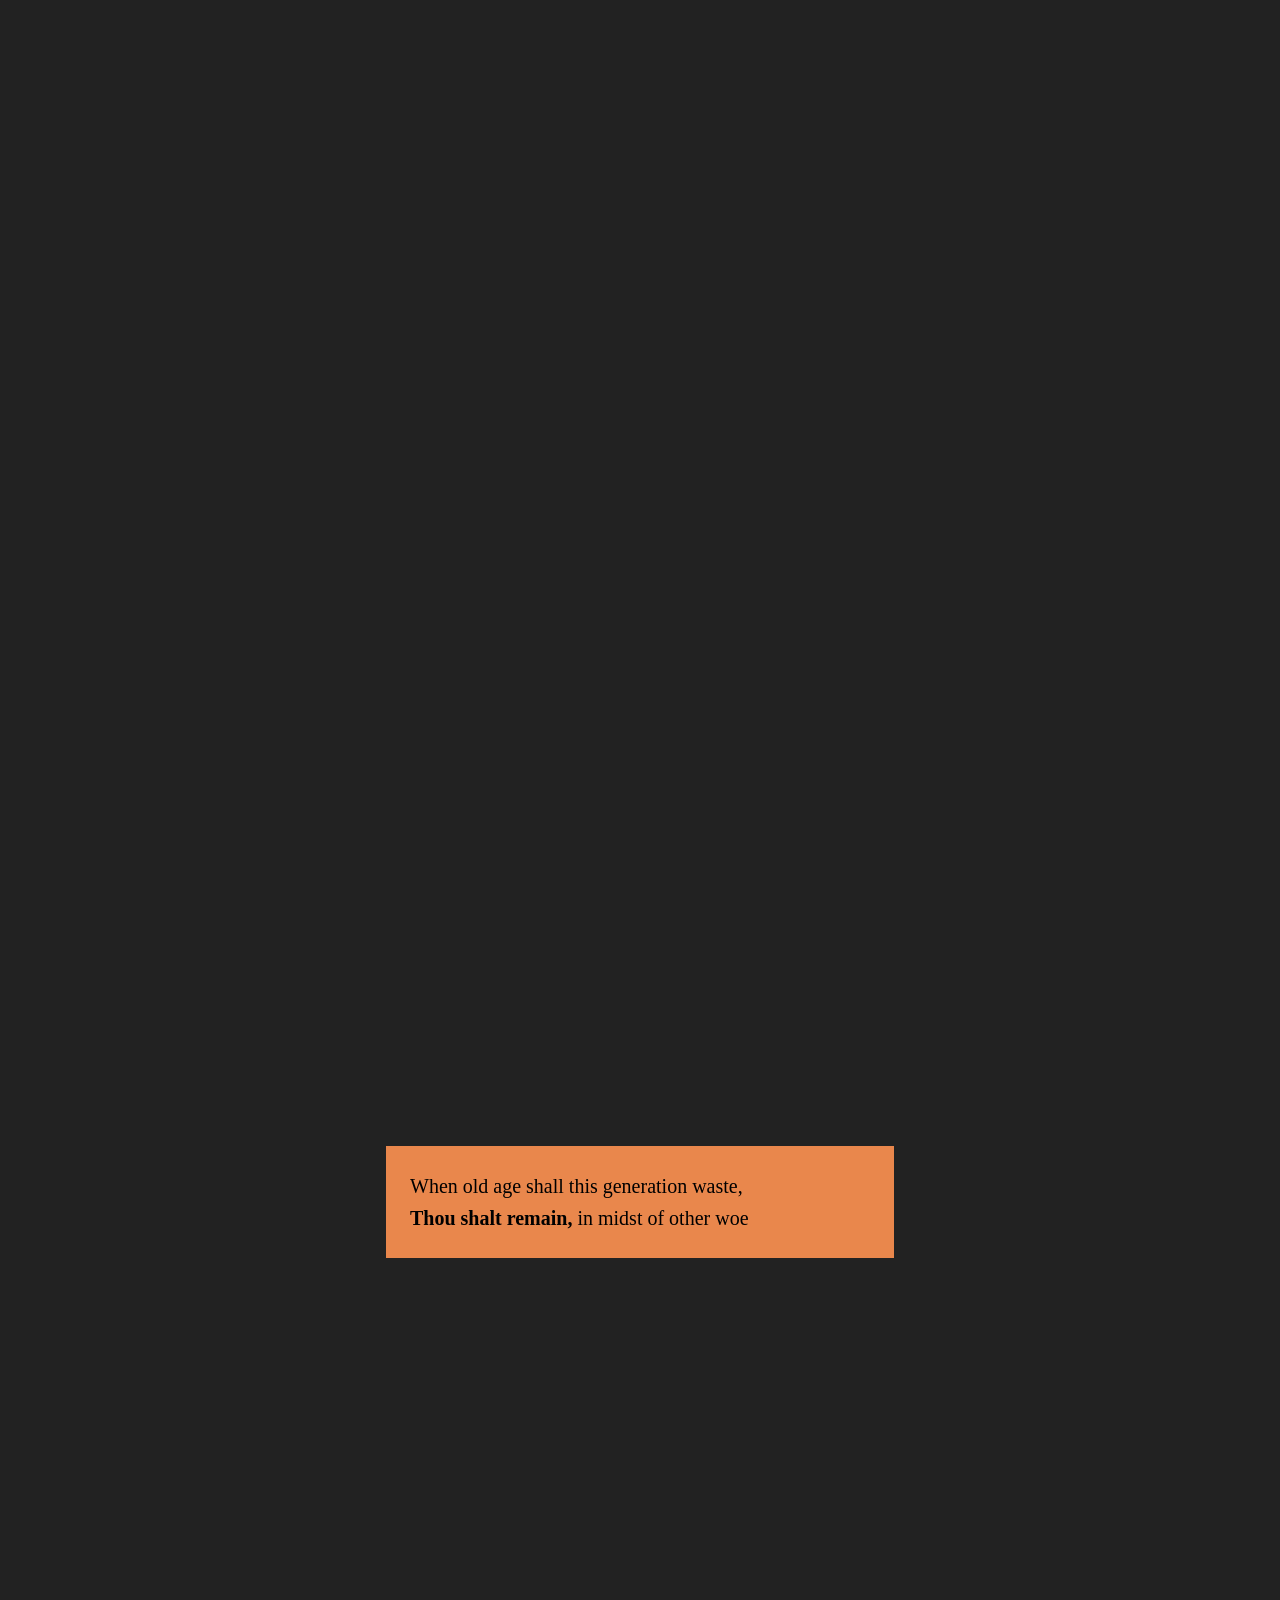
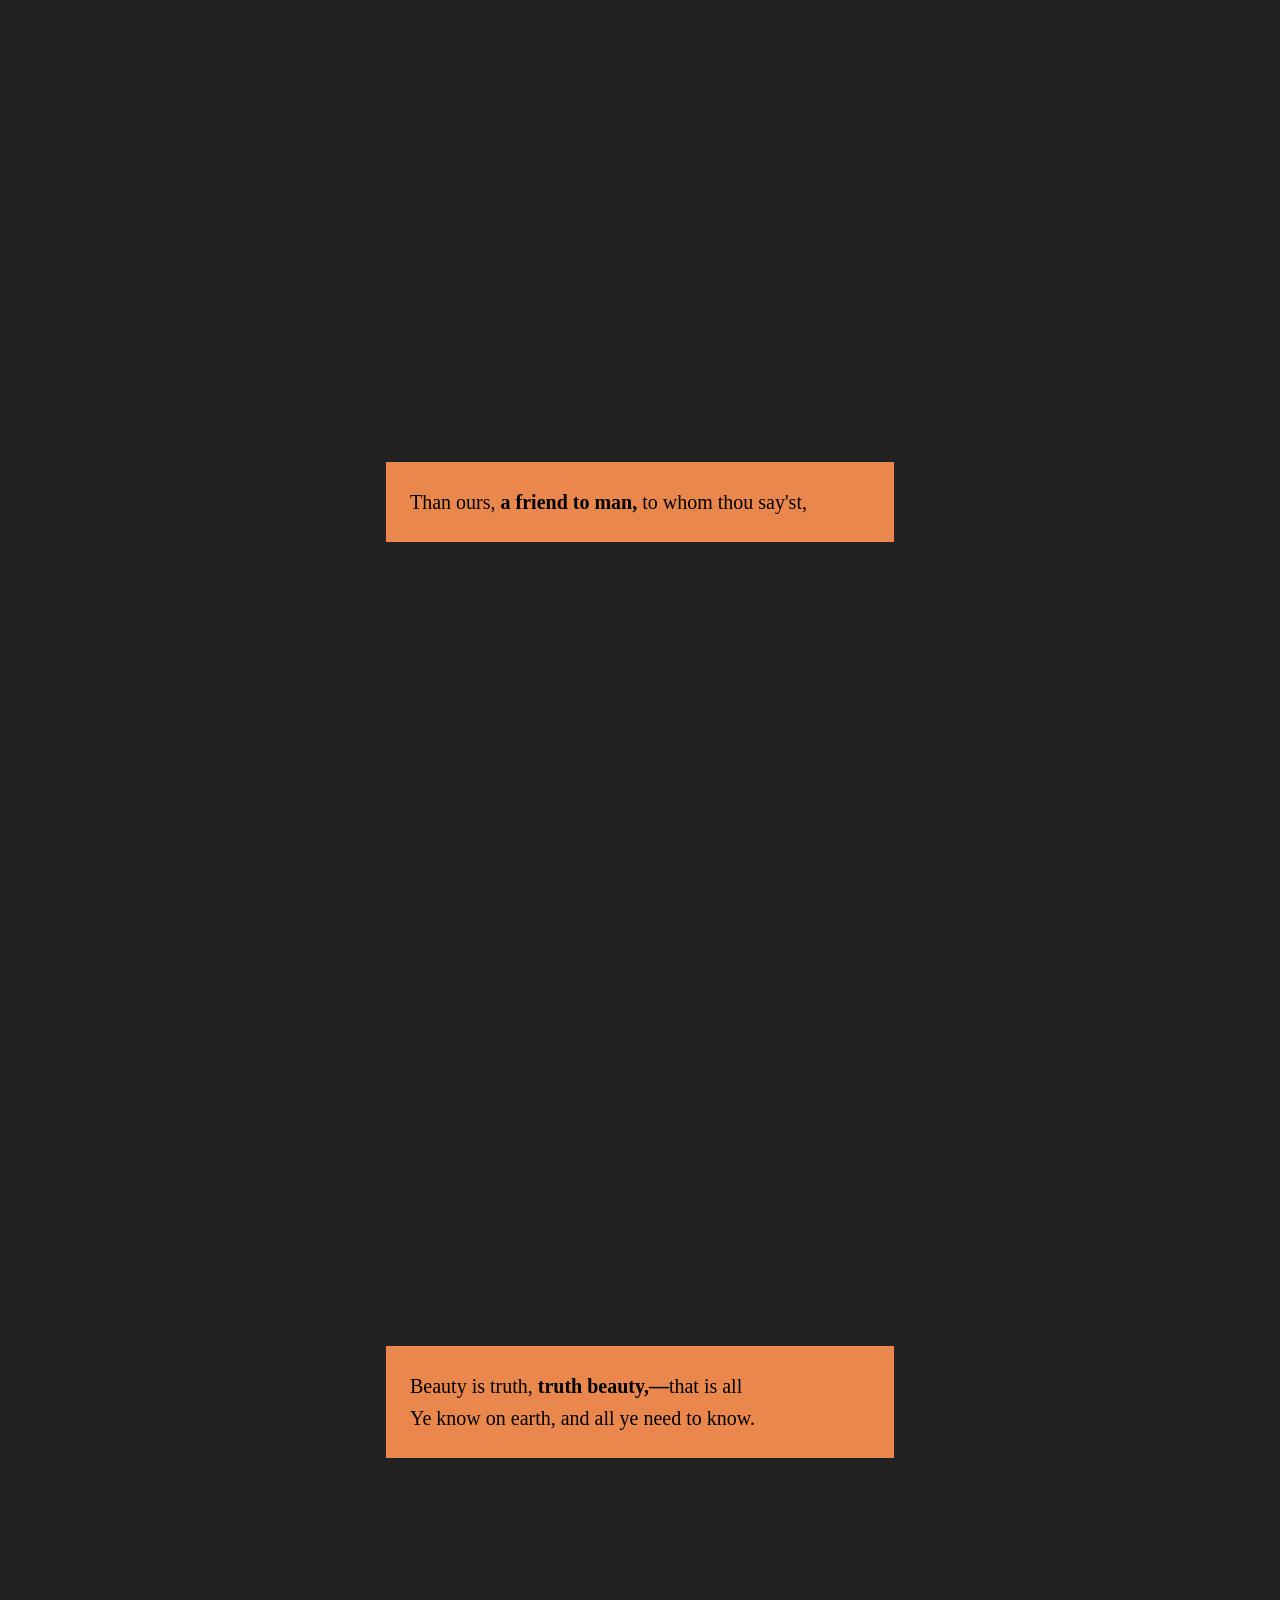
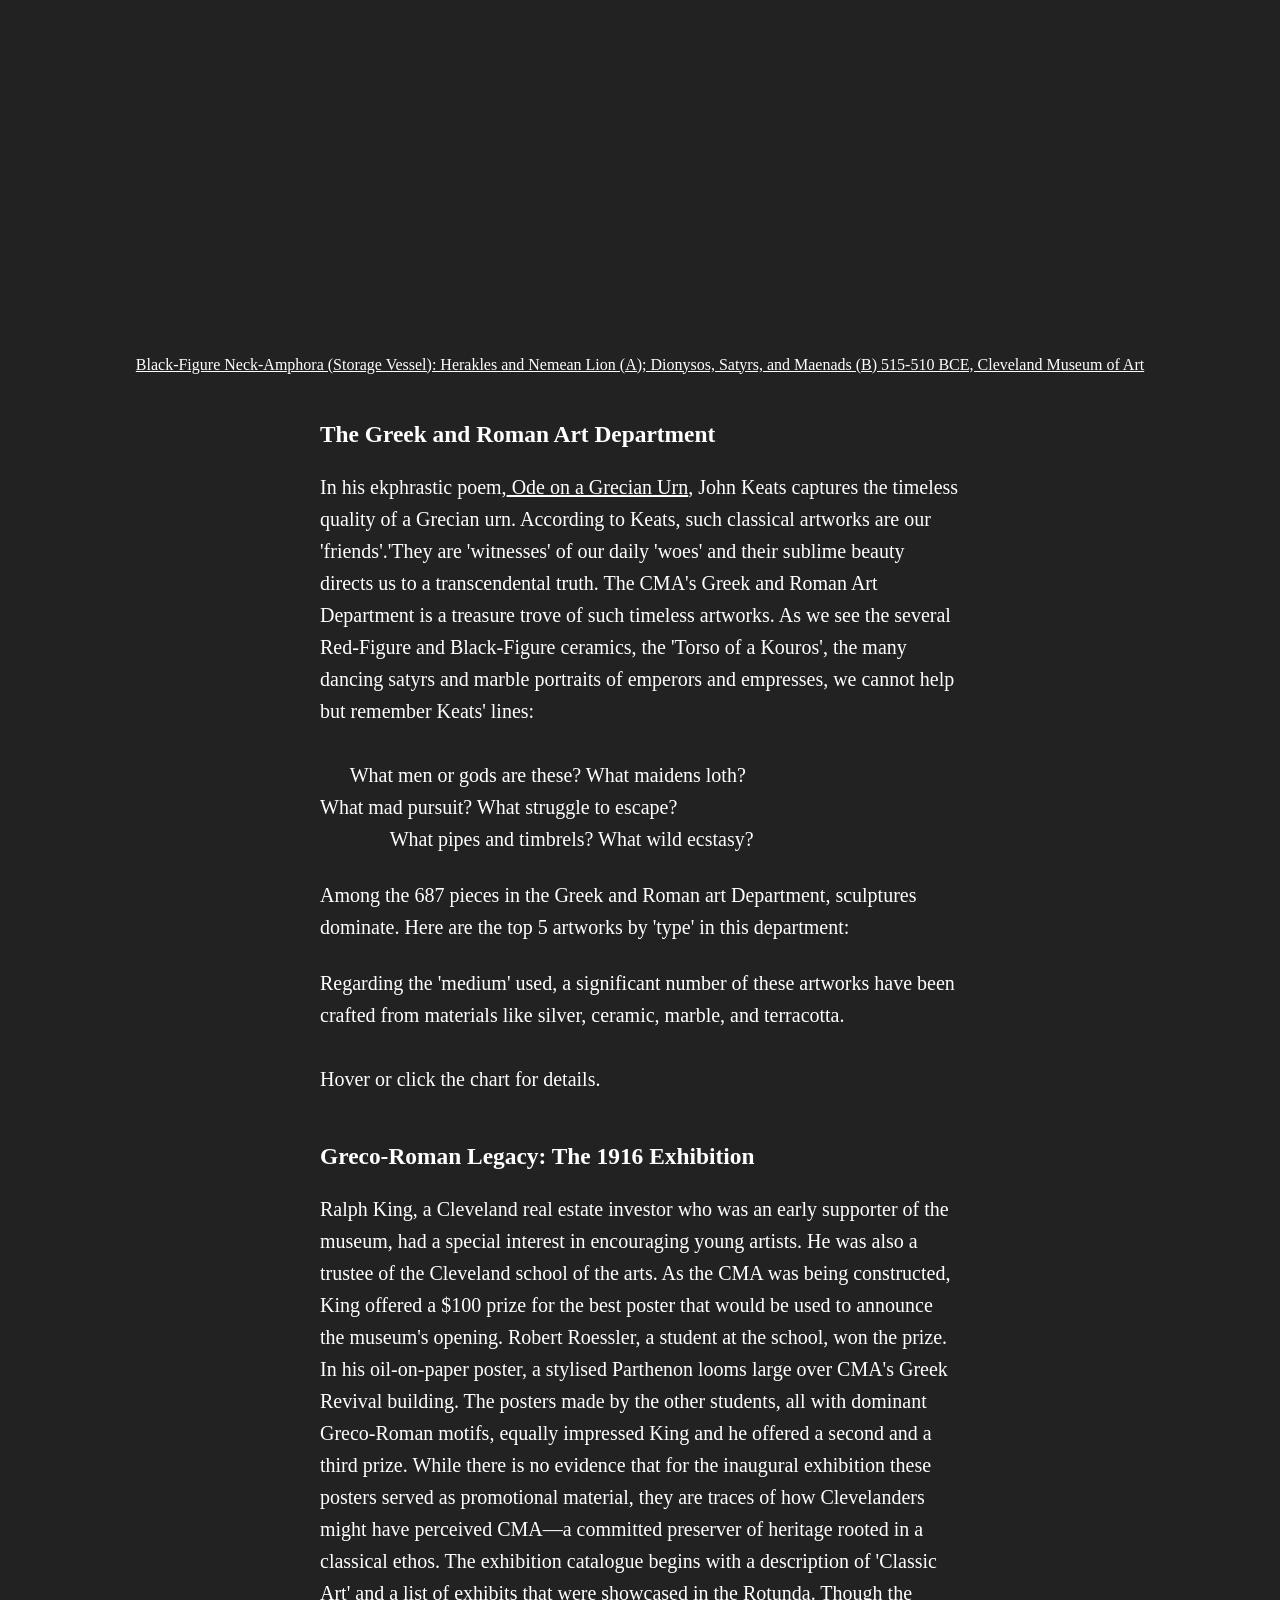
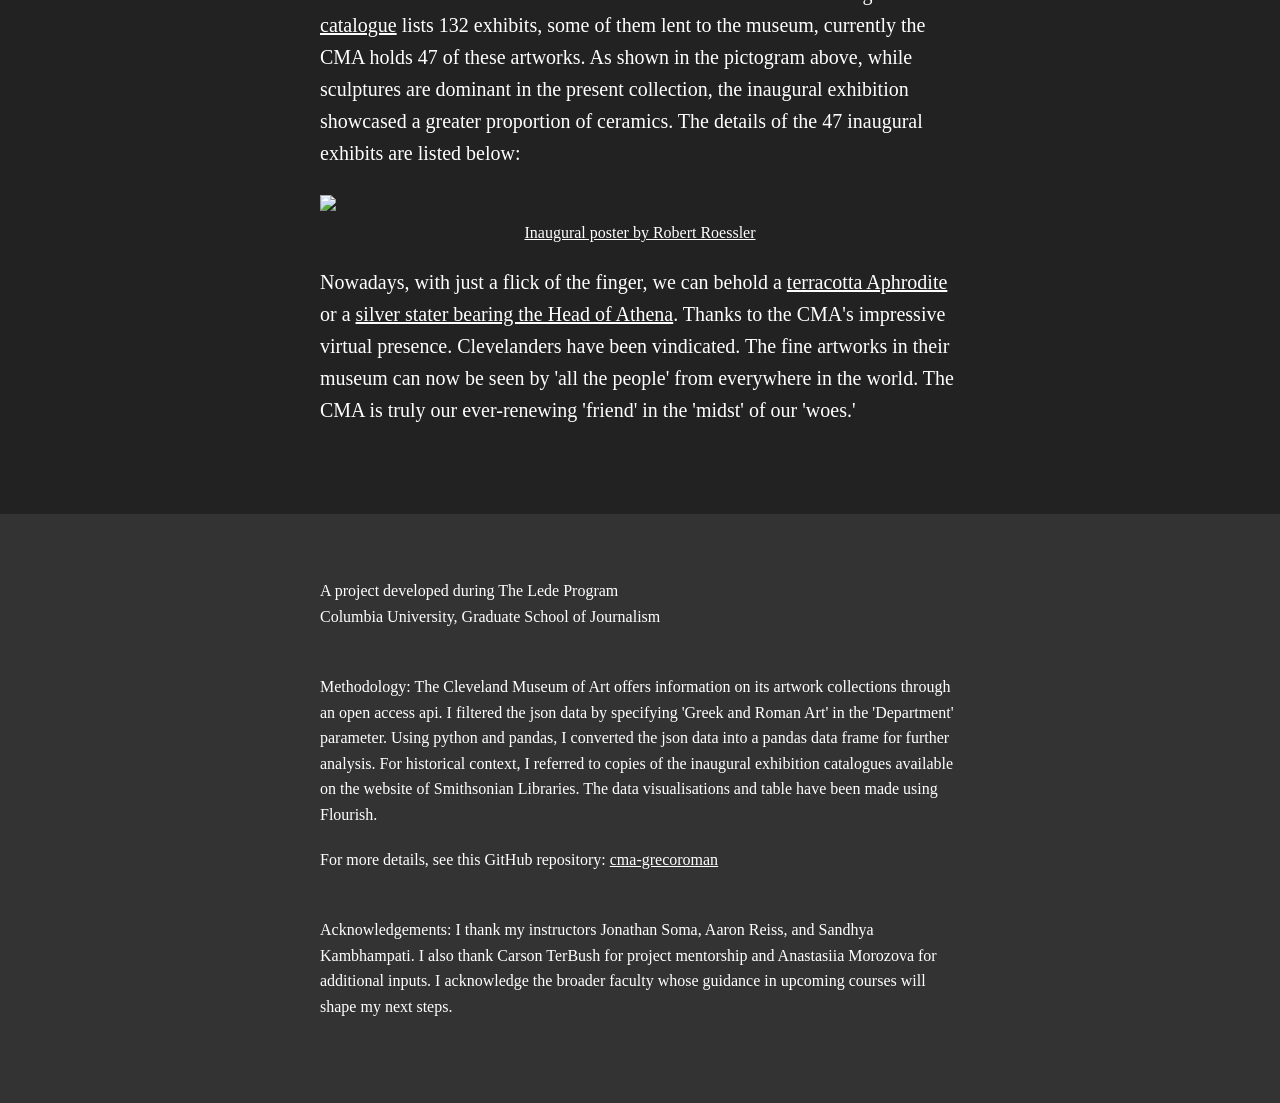
==== commit 23383d3f: "Update index.html" ====
--- a/docs/index.html
+++ b/docs/index.html
@@ -9,7 +9,7 @@
   <meta property="og:image" content="https://vimalkrishnanr.github.io/cma-grecoroman/whatsappimg.jpg">
   <meta property="og:image:width" content="578">
   <meta property="og:image:height" content="893">
-  <meta property="og:image:type" content="image/jpeg"
+  <meta property="og:image:type" content="image/jpeg">
   <meta property="og:url" content="https://vimalkrishnanr.github.io/cma-grecoroman/">
   <meta property="og:type" content="website">
   <title>For the Benefit of all the People Forever</title>
@@ -139,7 +139,7 @@
     </div>
     <p>In 1916, <a href ="https://www.clevelandart.org/home">the Cleveland Museum of Art (CMA)</a> held its inaugural exhibition. This exhibition's catalogue gives us a glimpse into how Clevelanders nurtured a fledgling museum. The catalogue describes the inaugural exhibition as one 'which the people of Cleveland have been looking forward for about a decade.' The museum's design and construction was led by 'Cleveland men.' And 'Cleveland art lovers' extended their earnest support for the museum's opening. This impressive museum is located at the sprawling Wade park, on land that was gifted by Jeptha Wade. In the 1892 deed of gift for the land, it is mentioned  'for the benefit of all the people forever.'  It is this spirit of inclusion—since its inception in Cleveland—that has guided the CMA's evolution for over a century.</p>
     <p> On its <a href="https://www.clevelandart.org/for-the-benefit-of-all-the-people-forever"> website</a>, CMA proclaims its noble vision: 'to bring the pleasure and meaning of art to the broadest possible audience.'A major portion of the collections, comprising more than 66,500 artworks spanning 6000 years, are showcased on CMA's website for free. It offers free daily general admission.  It is an open access institution that encourages the public to download, share, and creatively use images of public-domain artworks, all without permissions.  What's more, its open access policy enables new data-driven interpretations of its archives and collections.</P> 
-    <p>  The CMA has indeed become—as described by the Washington Post—a 'cultural powerhouse' known for advancing digital innovations in the cultural sphere. Yet, the CMA's century-old Greek Revival building and the Greco-Roman motifs in its inaugural exhibition posters remind us of CMA's initial identity that may have been shaped by a classical aesthetic. On its 110th anniversary, this brief data-visual exploration of the current Greek and Roman art collections is a testament to the enduring presence of the classical aesthetic that defined the CMA's formative identity. </p>
+    <p>  The CMA has indeed become—as described by the Washington Post—a 'cultural powerhouse' known for advancing digital innovations in the cultural sphere. Yet, the CMA's century-old Greek Revival building—a 'jewel set within a continuous ring of expansion space' according to the<a href = "https://www.rvapc.com/works/the-cleveland-museum-of-art"> Rafael Viñoly Architects</a>—and the Greco-Roman motifs in the inaugural exhibition posters remind us of CMA's initial identity that may have been shaped by a classical aesthetic. On its 110th anniversary, this brief data-visual exploration of the current Greek and Roman art collections is a testament to the enduring presence of the classical aesthetic that defined the CMA's formative identity. </p>
     </div> <!--this div ensures the scrolley video spans the full width of the screen. don't touch it!-->
   <section id="scrolly-video" class="scrolly-container">
     <div class="sticky-thing">
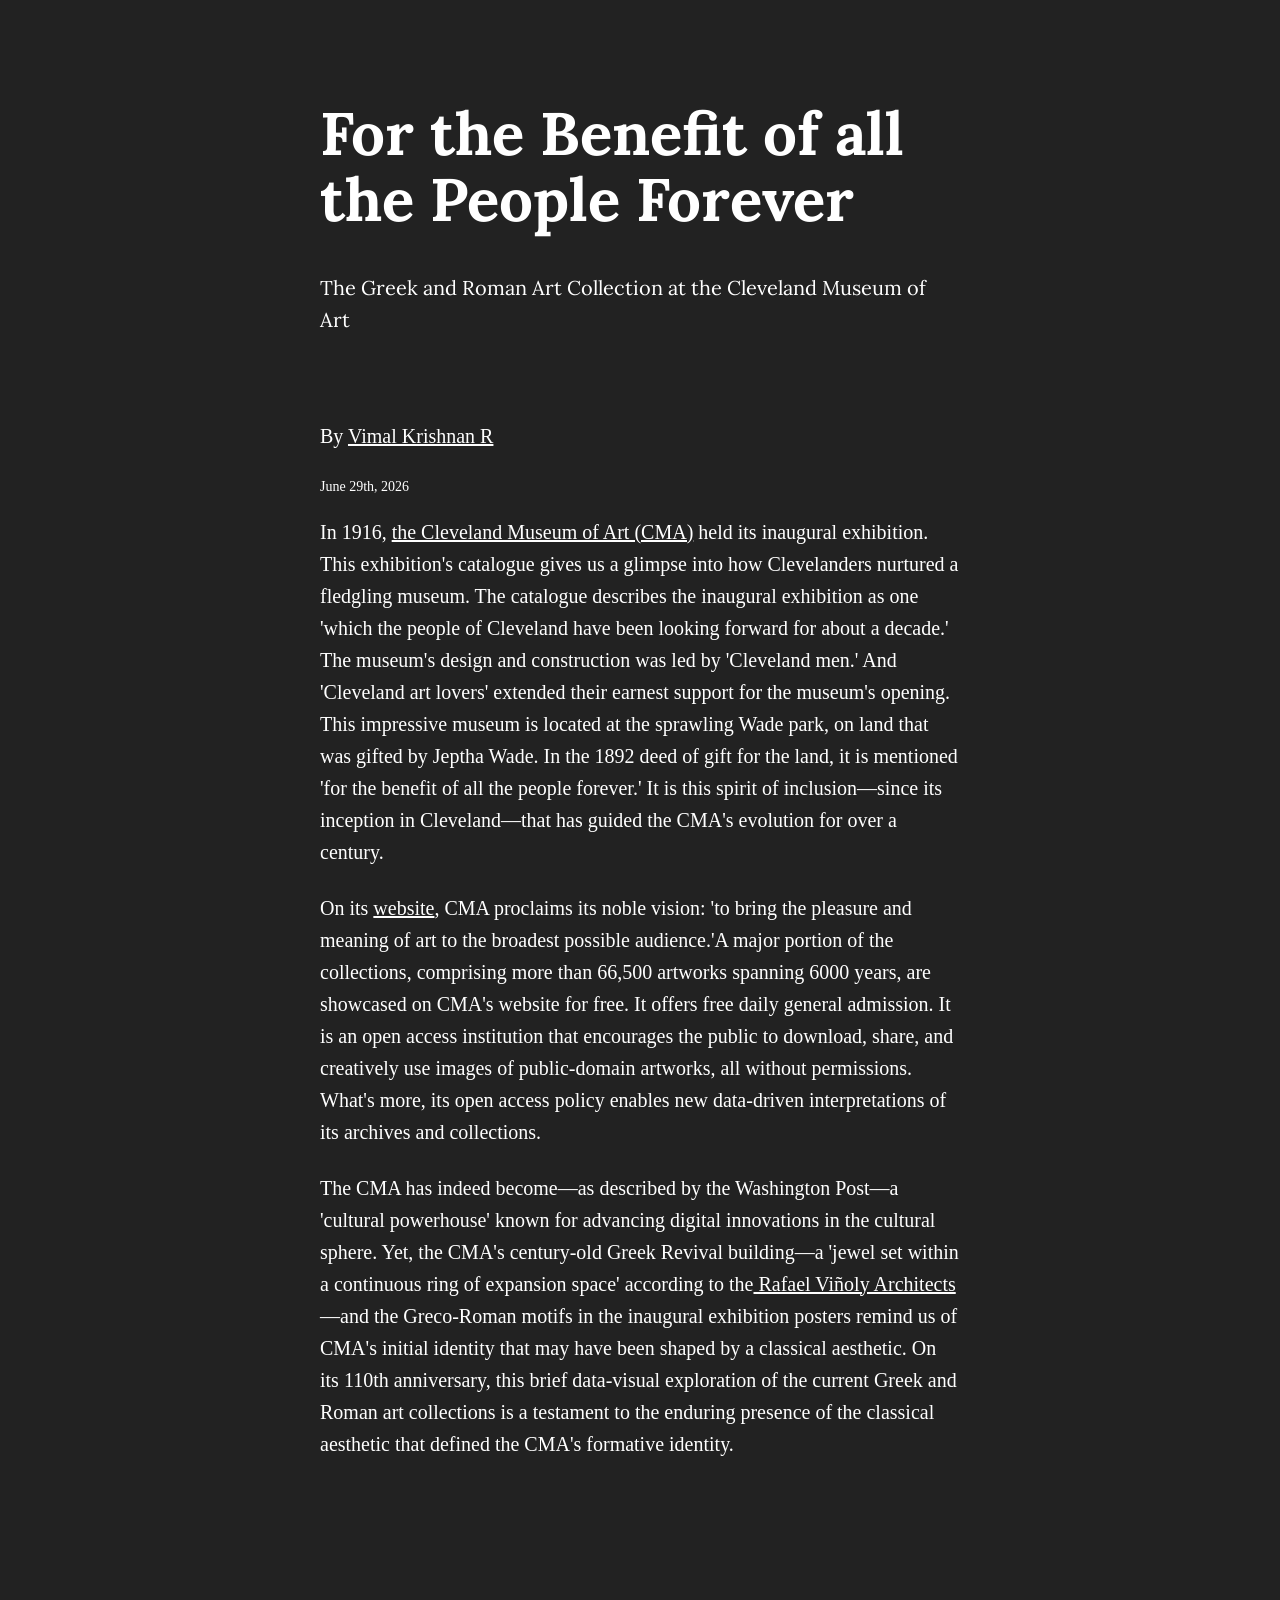
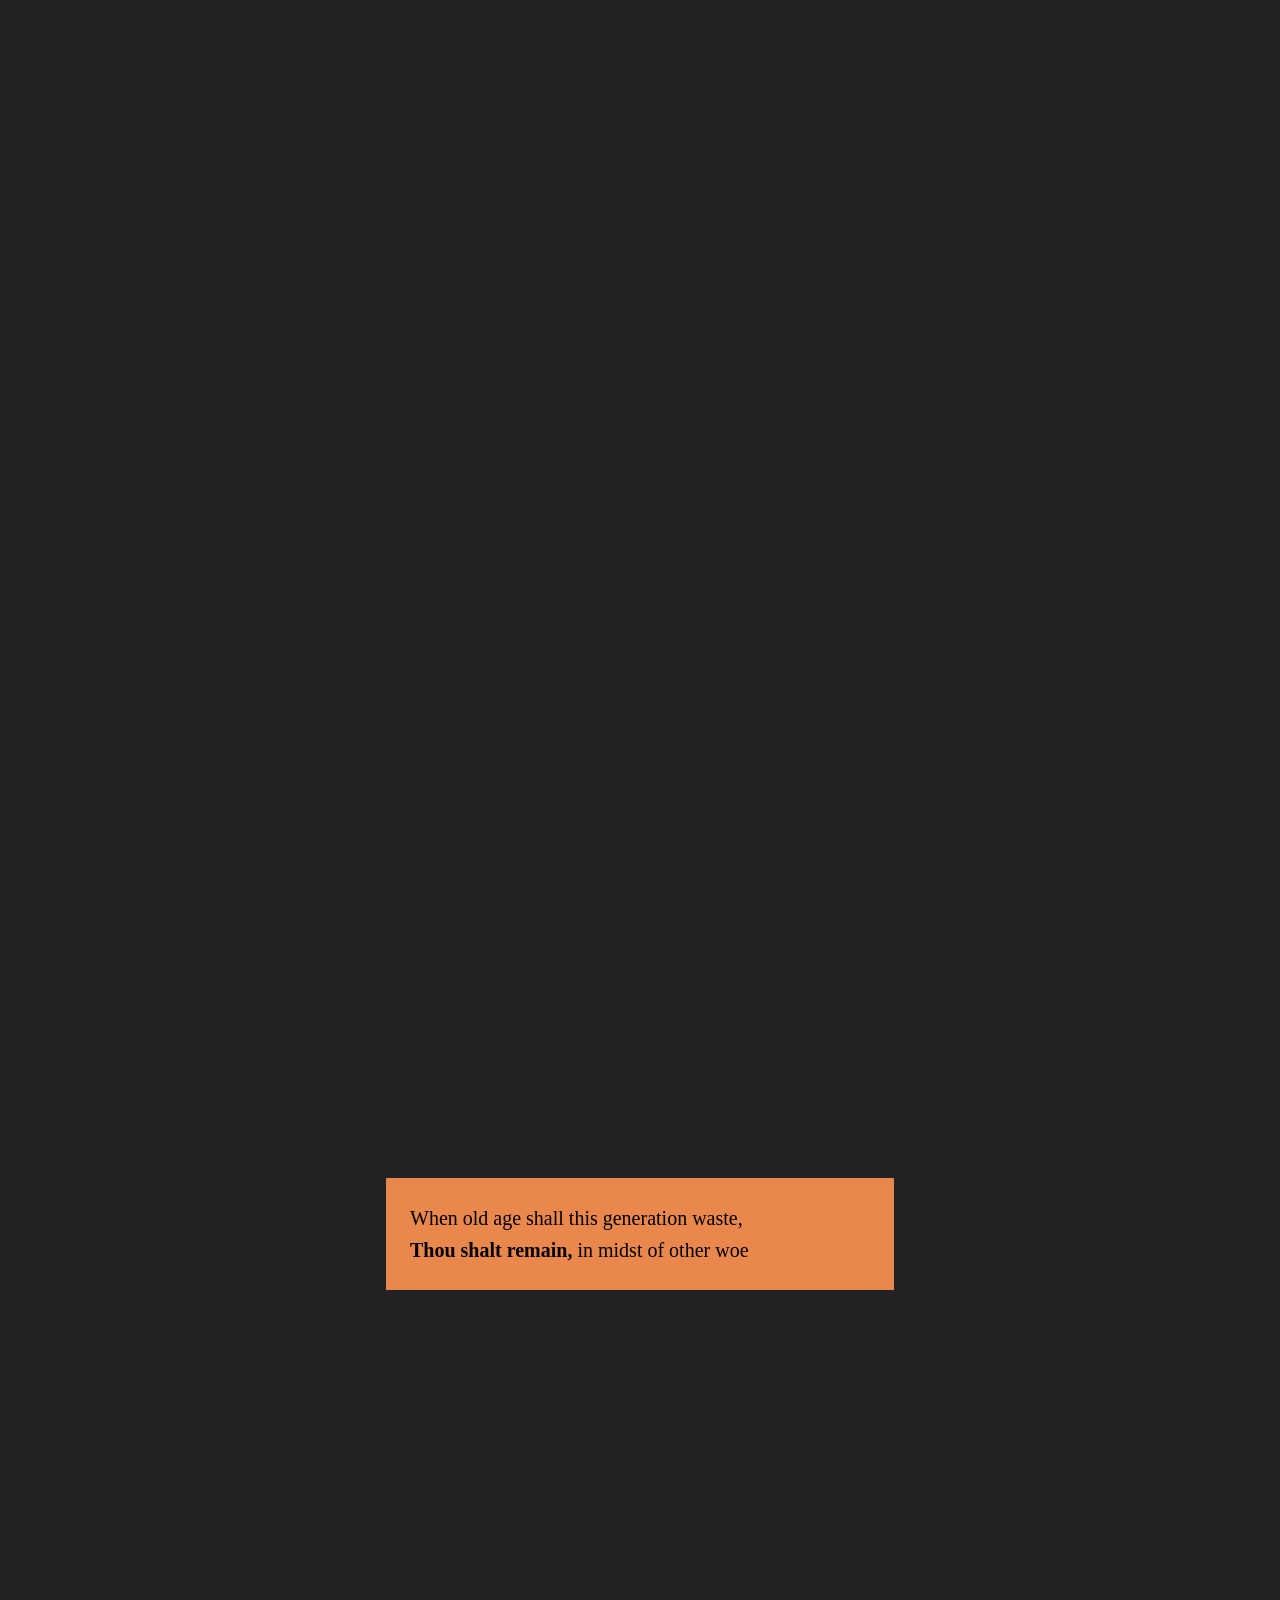
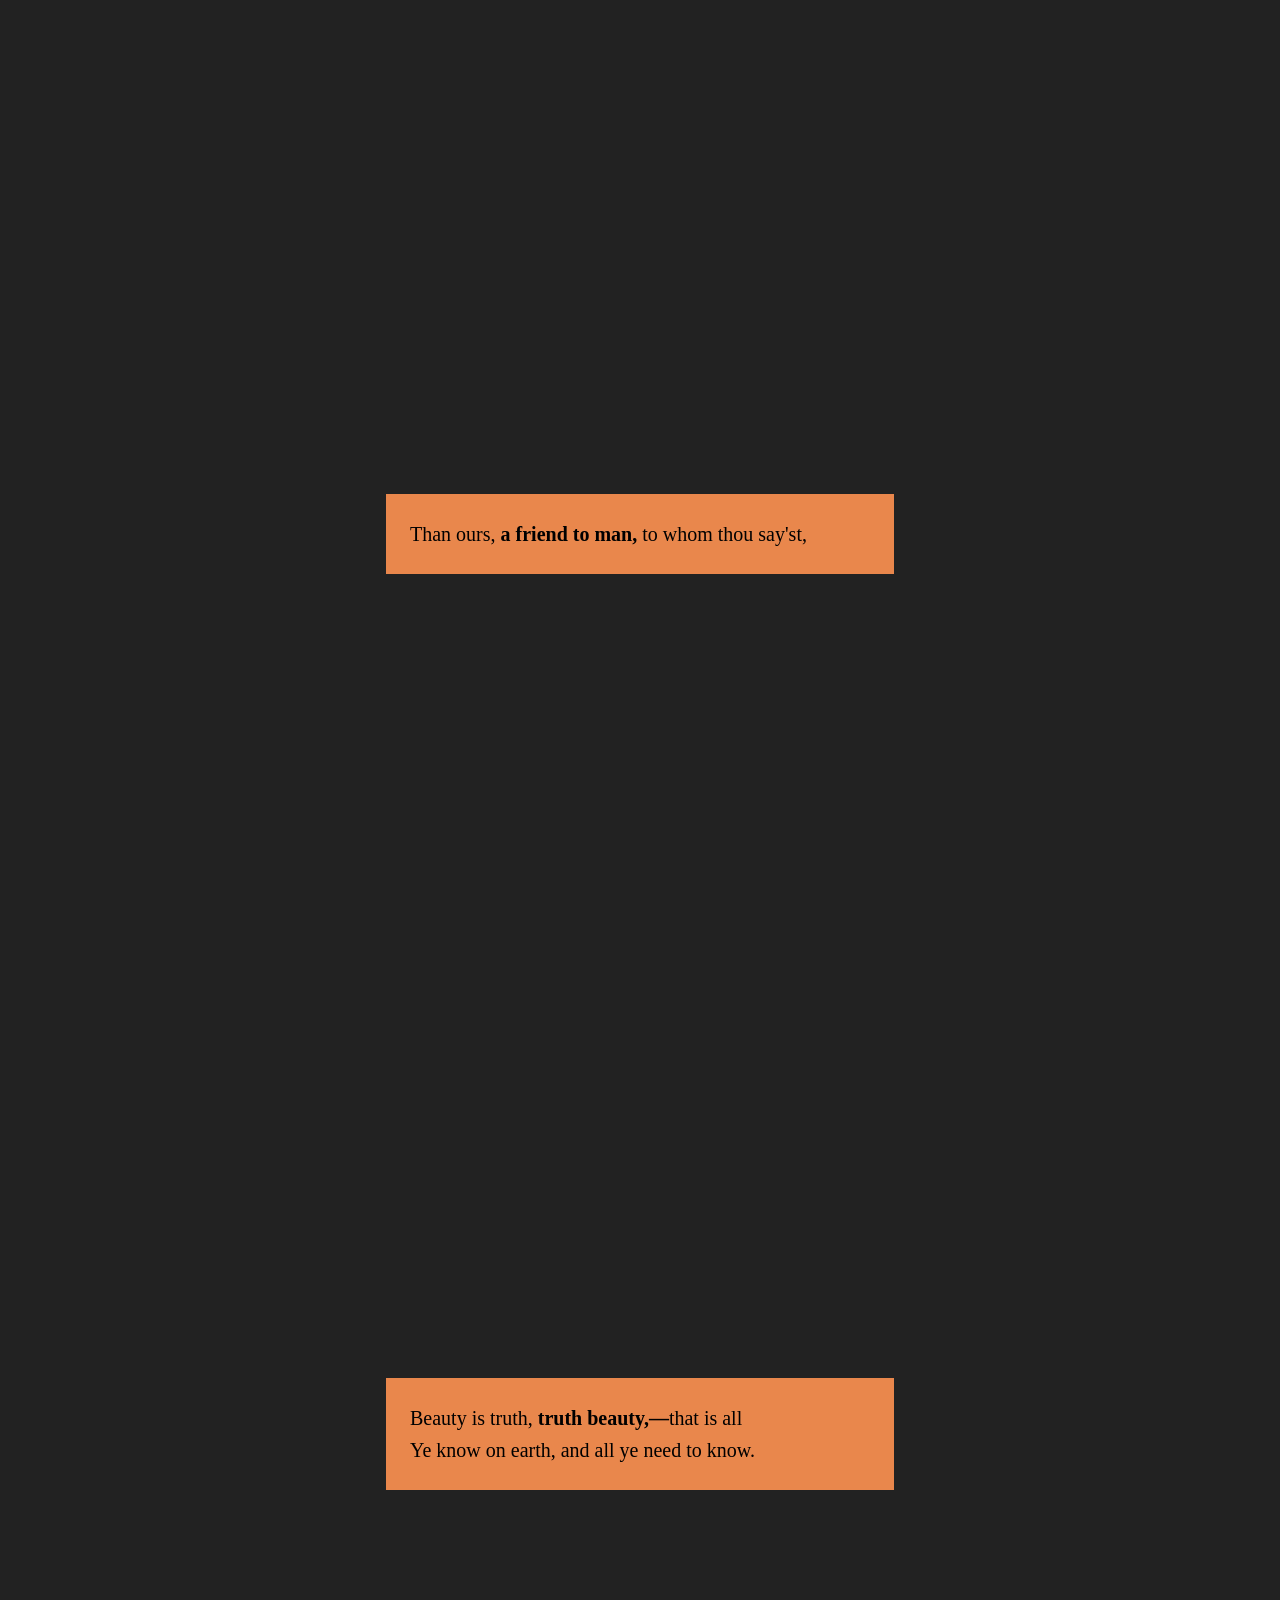
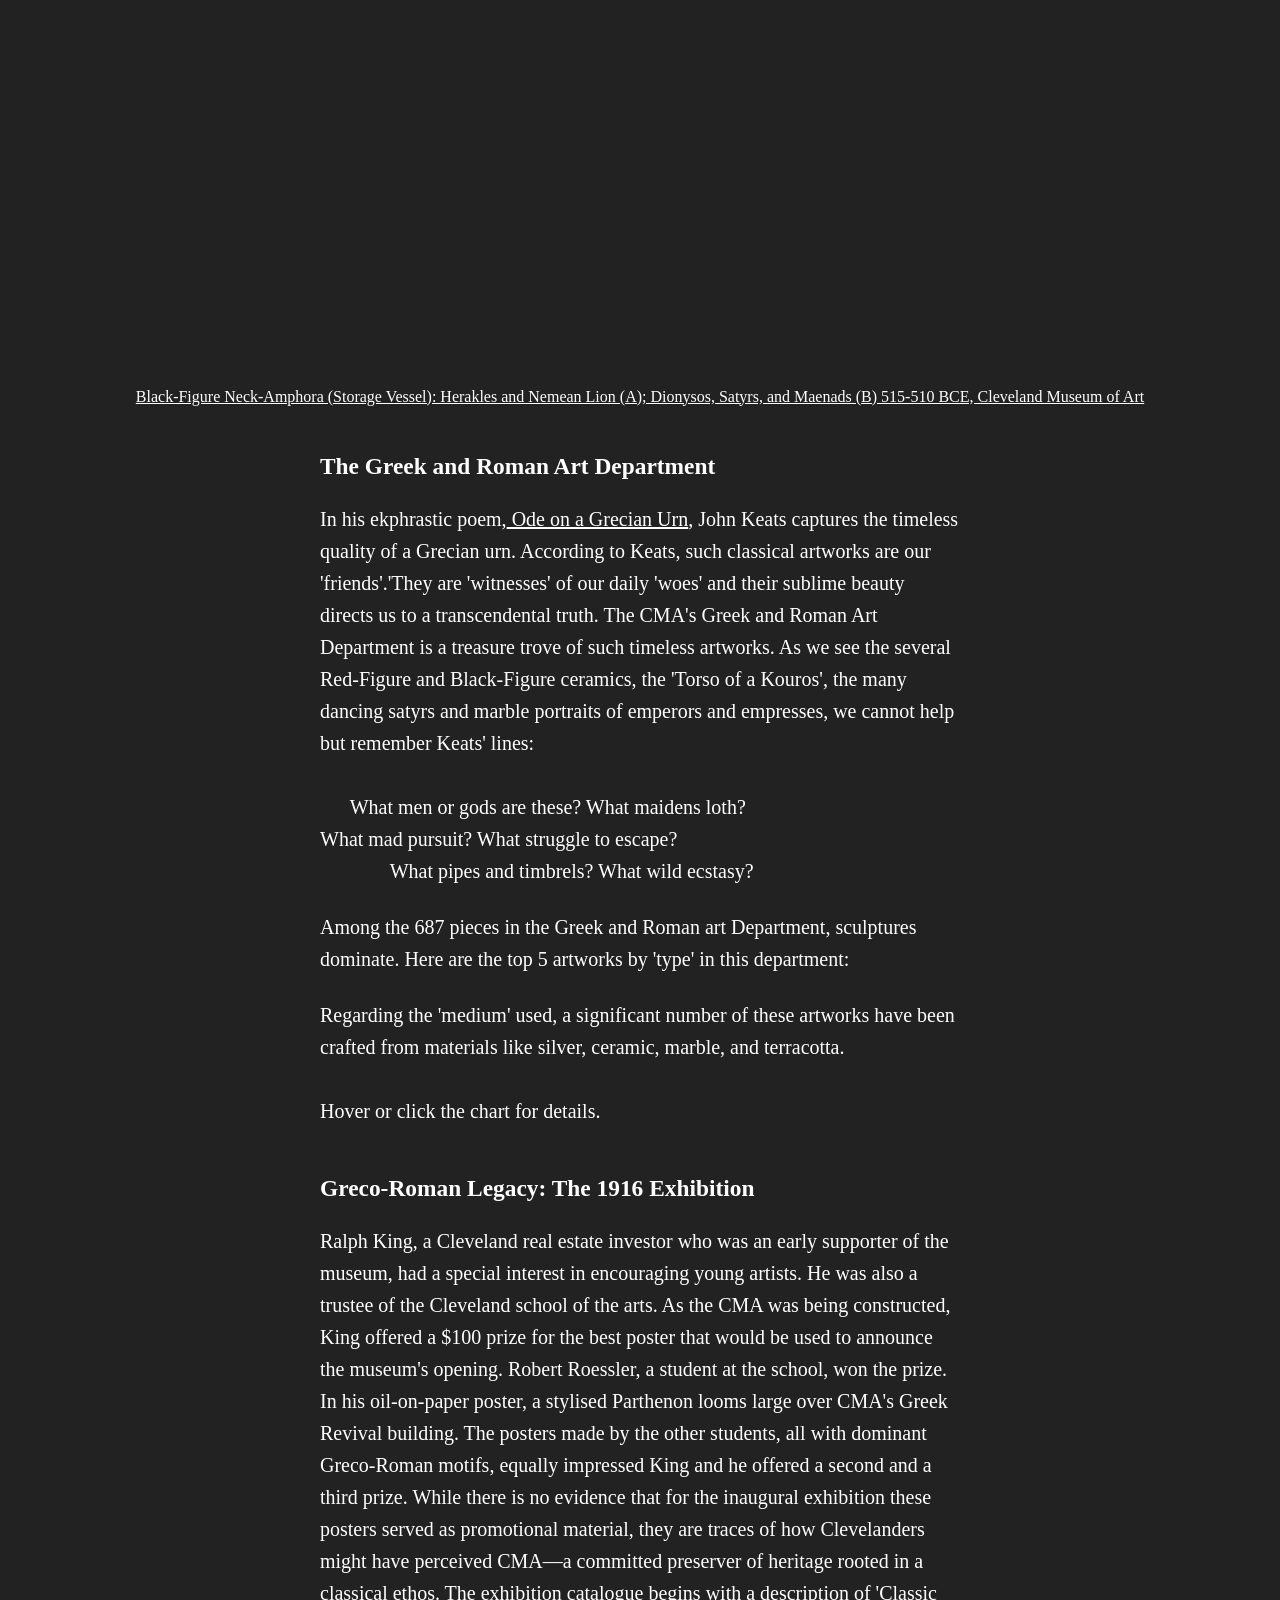
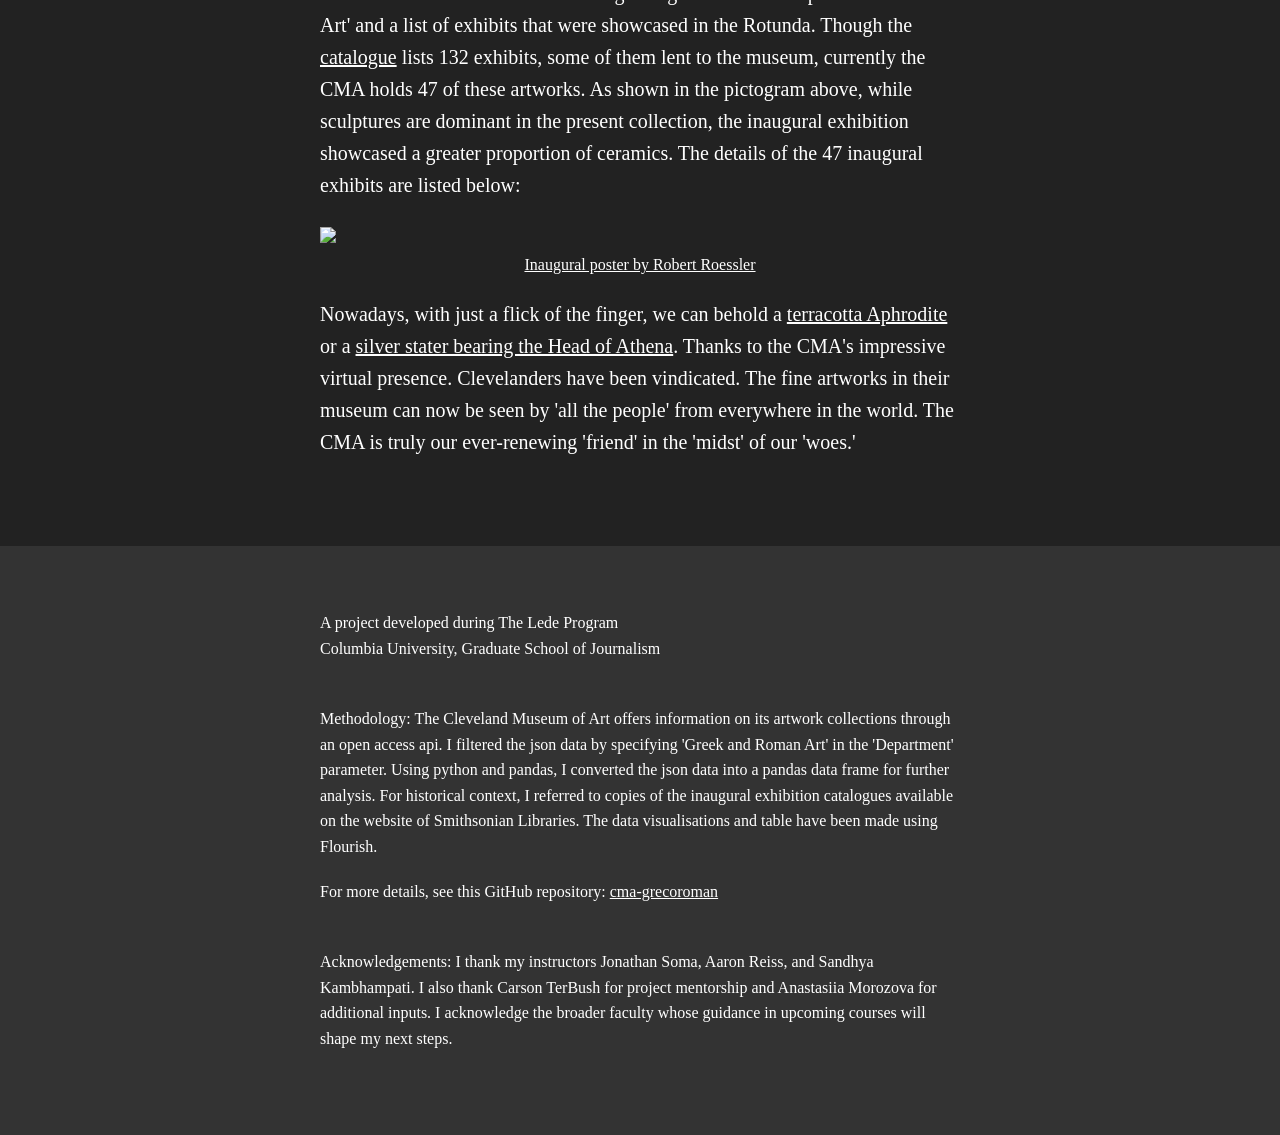
==== commit 40b95c54: "Update index.html" ====
--- a/docs/index.html
+++ b/docs/index.html
@@ -131,7 +131,7 @@
   <div class="content">
     <div class="header">
       <h1> For the Benefit of all the People Forever</h1>
-      <p class="subhead"> Greek and Roman Art Collection at the Cleveland Museum of Art</p>
+      <p class="subhead"> The Greek and Roman Art Collection at the Cleveland Museum of Art</p>
     </div>
     <div class="byline"> 
       <p>By <a href="https://github.com/VimalkrishnanR/cma-grecoroman">Vimal Krishnan R</a></p>
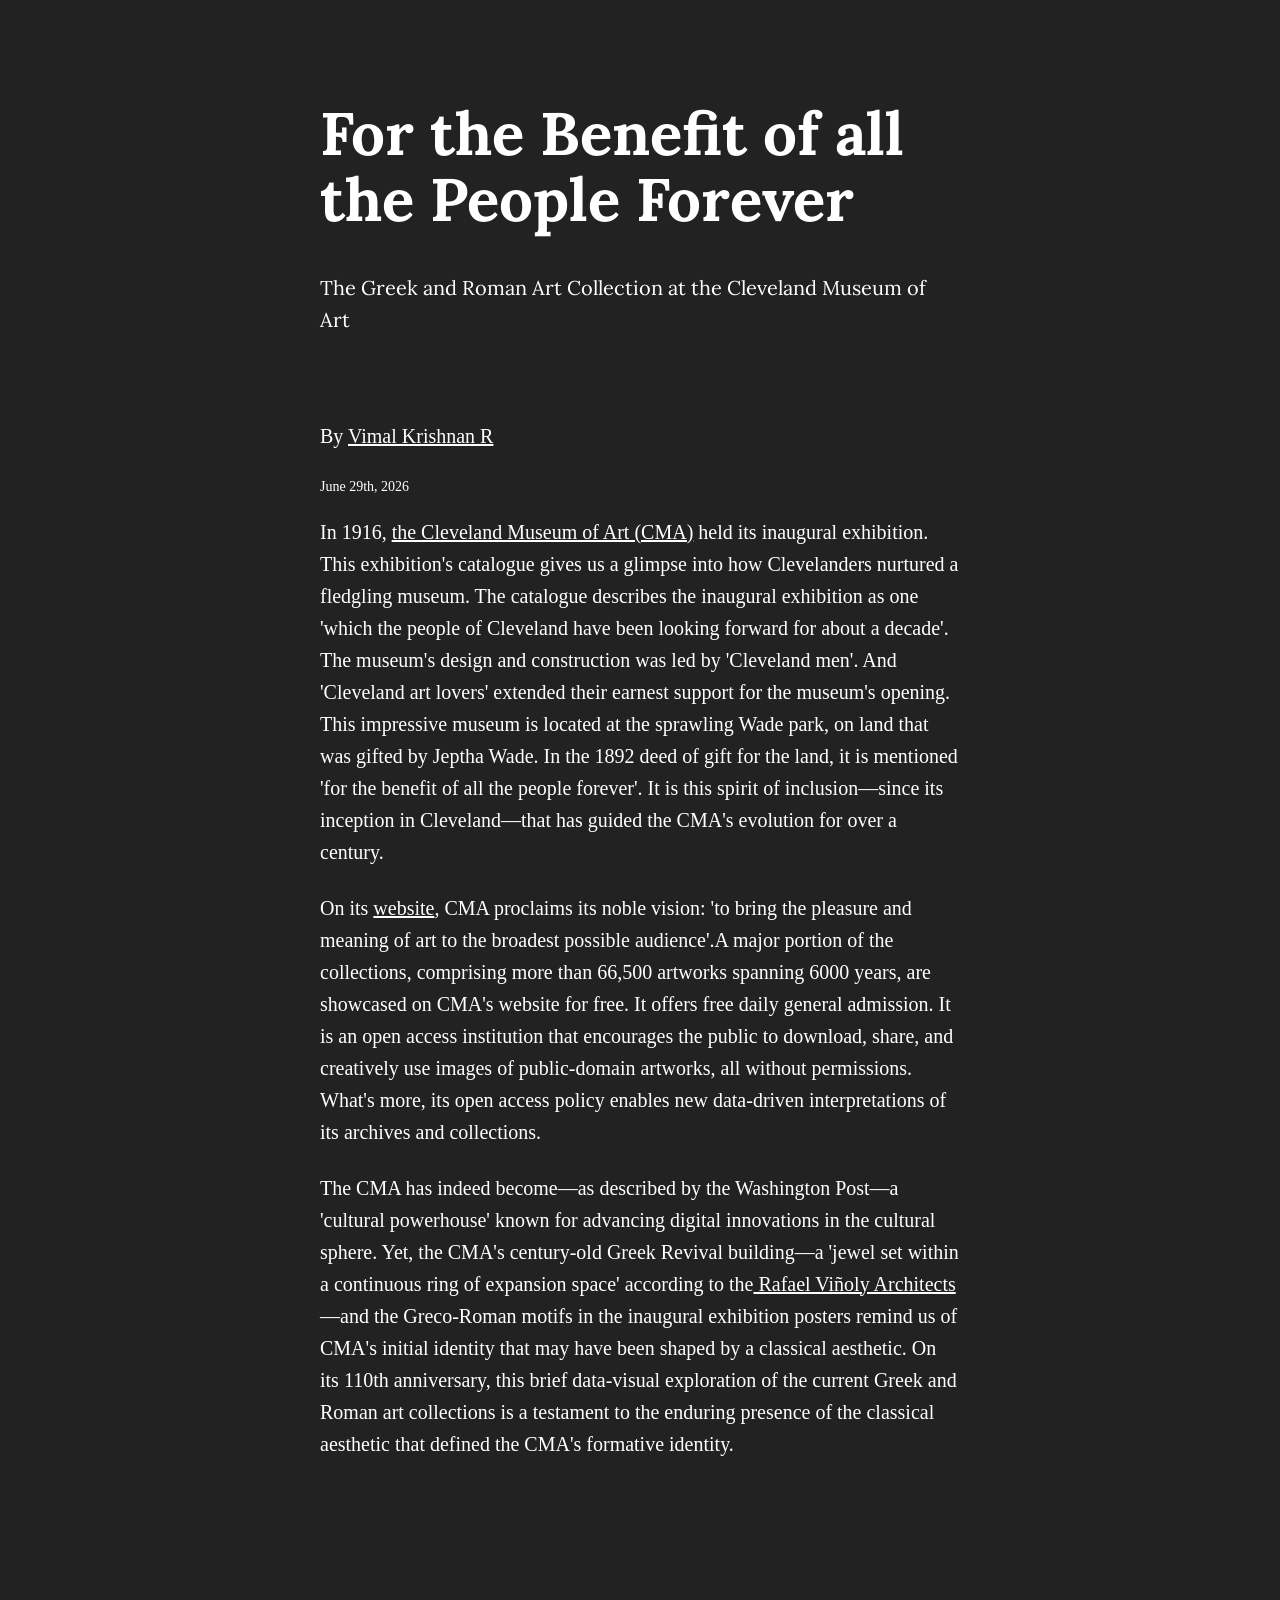
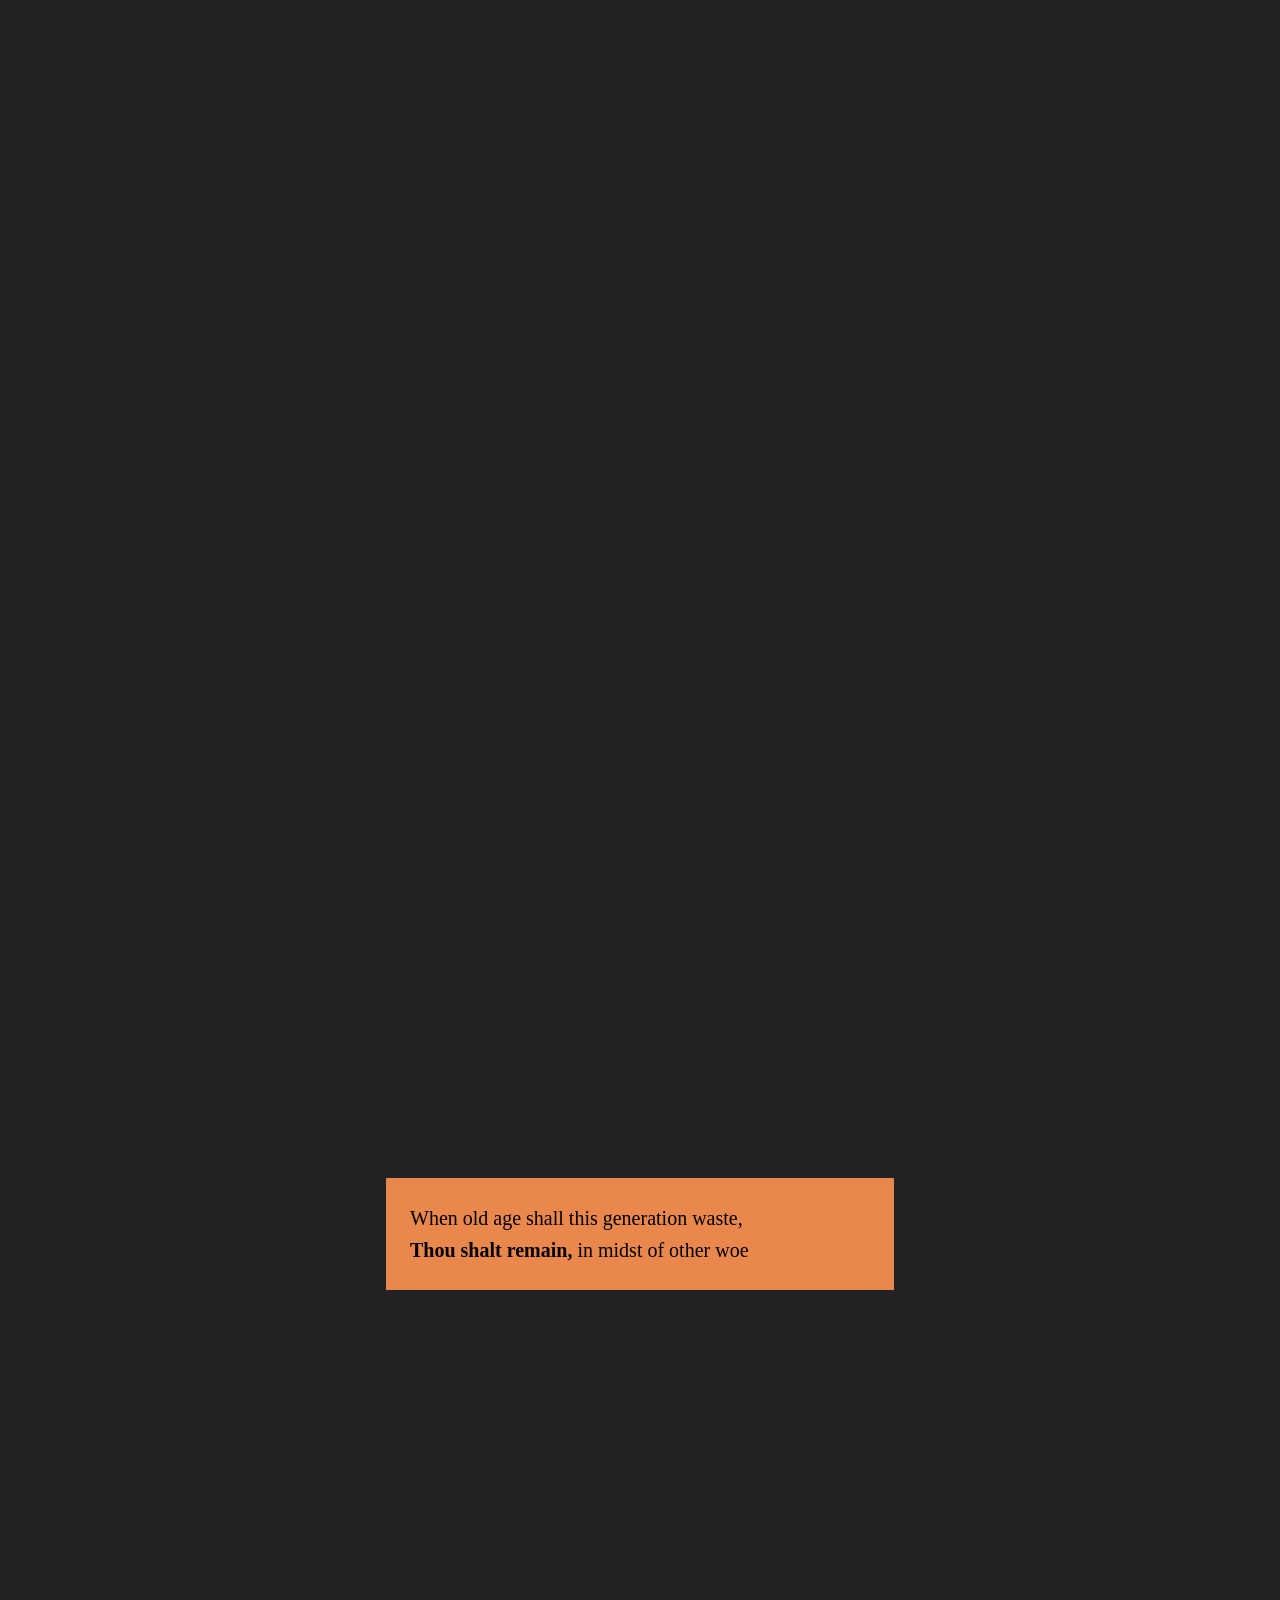
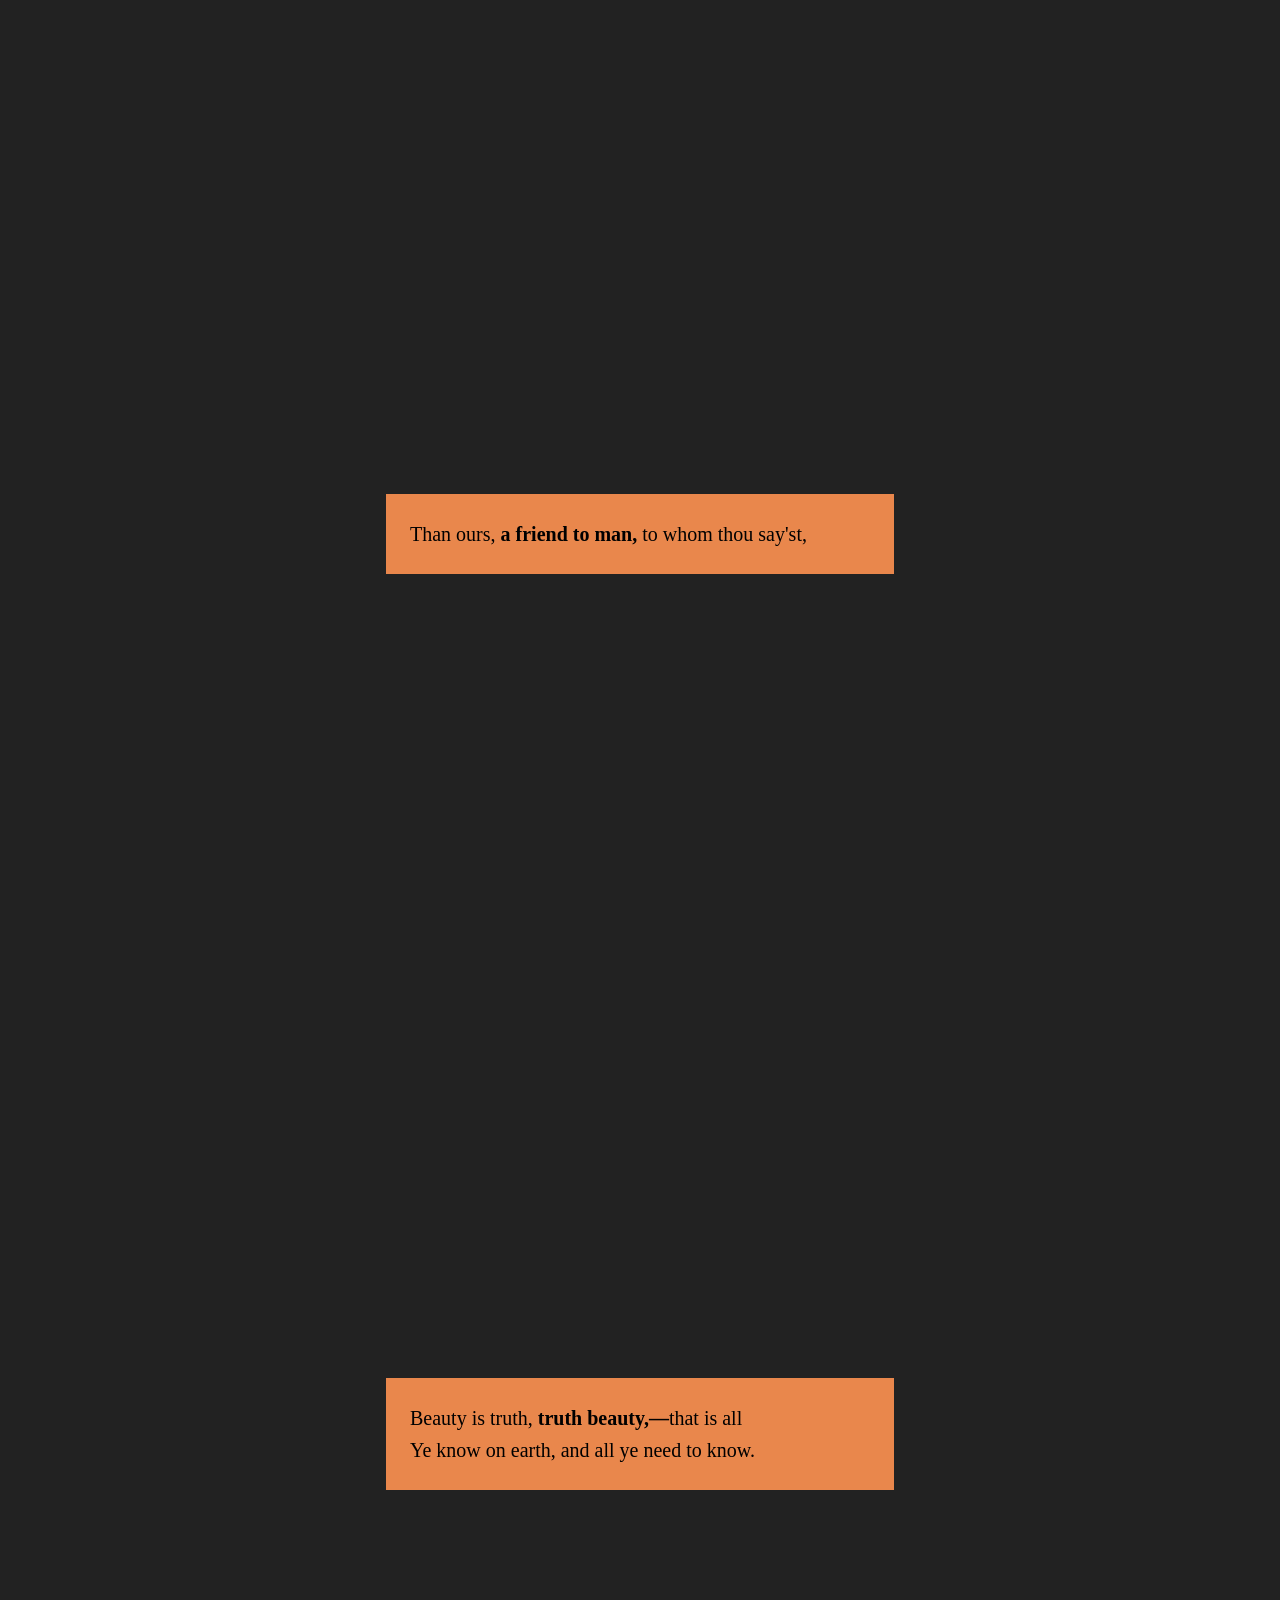
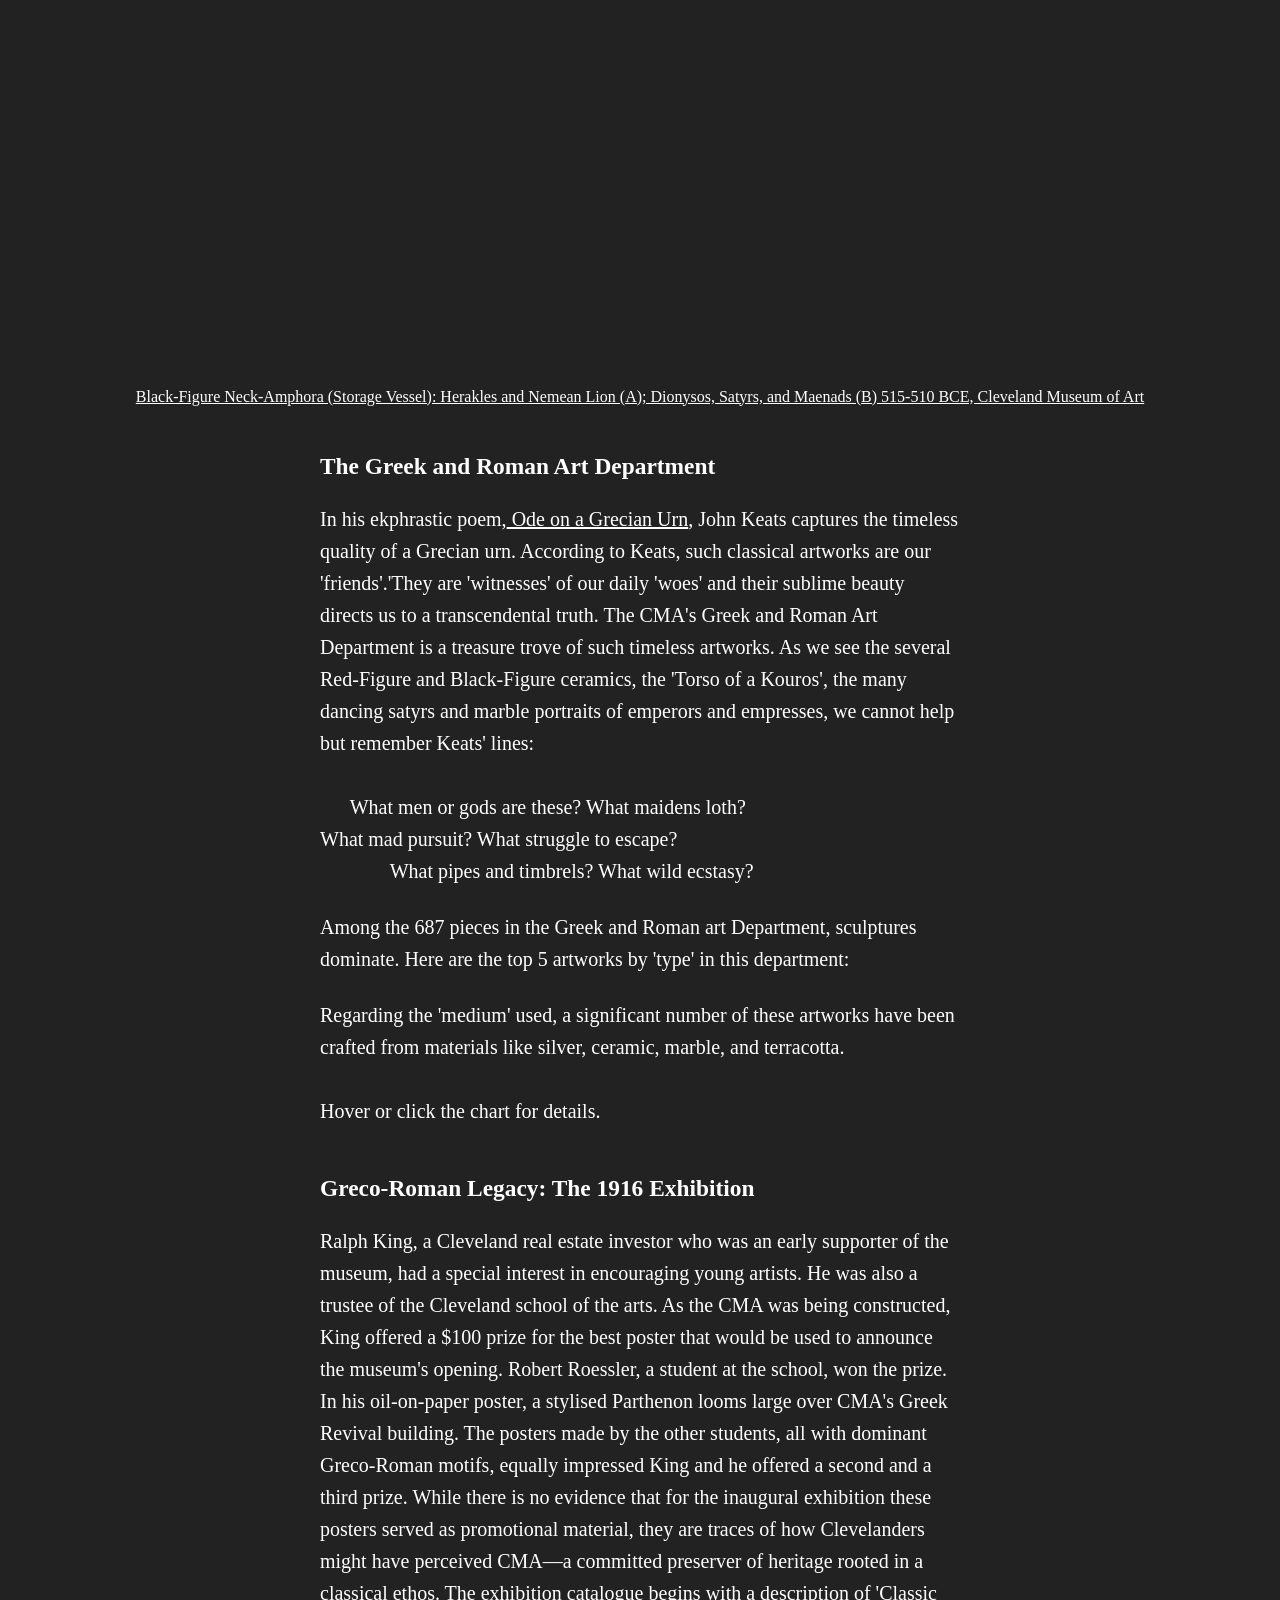
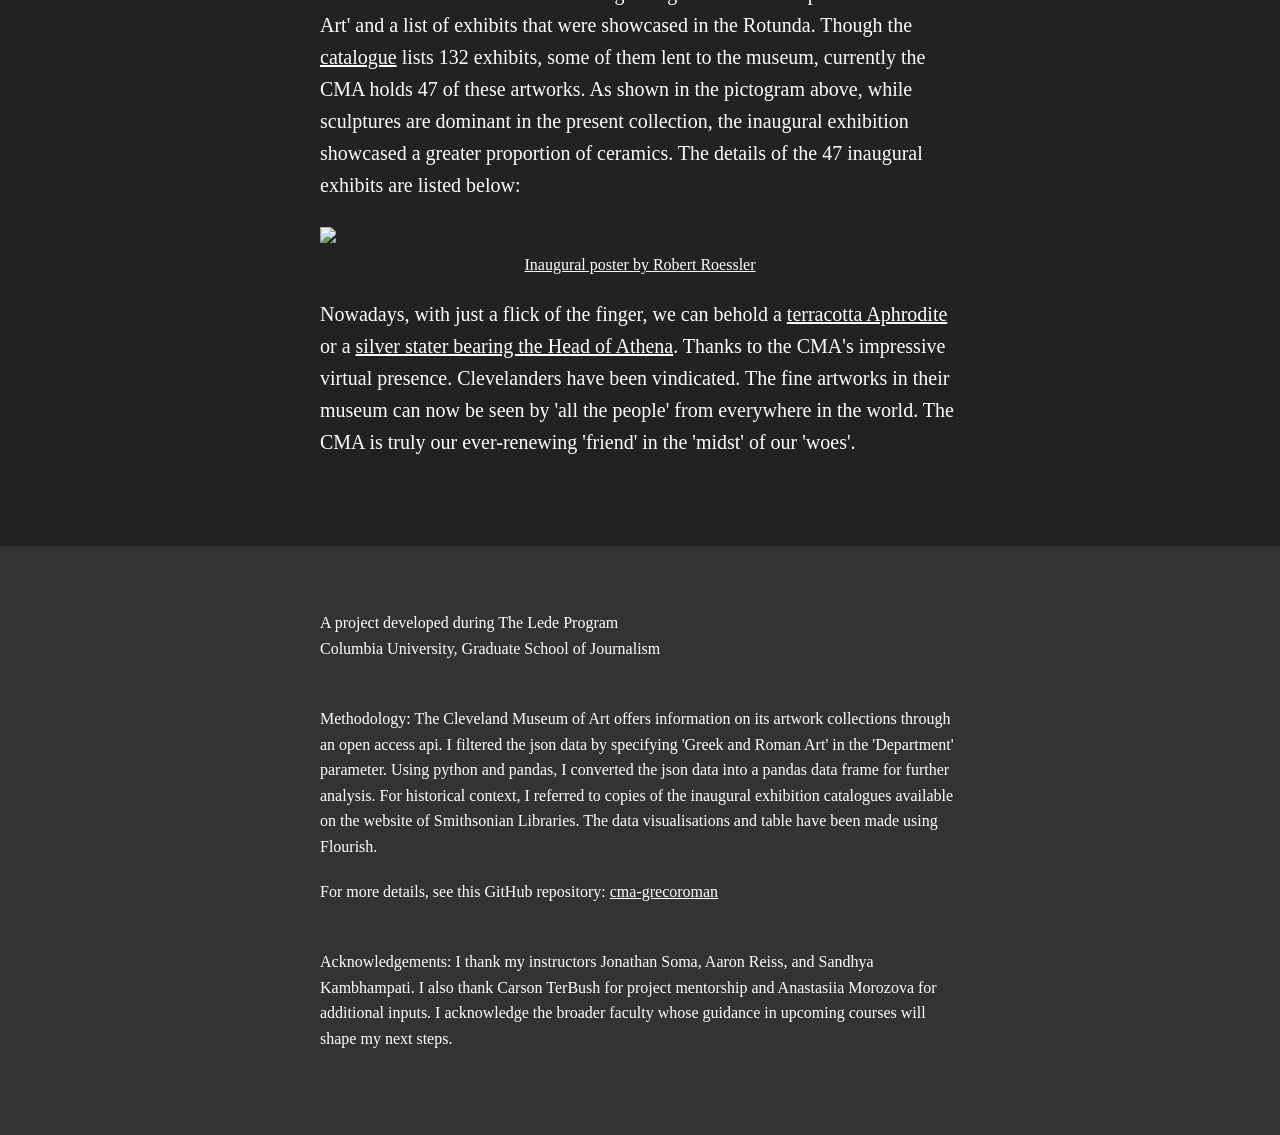
==== commit c4dd5338: "Update index.html" ====
--- a/docs/index.html
+++ b/docs/index.html
@@ -137,8 +137,8 @@
       <p>By <a href="https://github.com/VimalkrishnanR/cma-grecoroman">Vimal Krishnan R</a></p>
       <p style="font-size:14px;"> June 29th, 2026</p>
     </div>
-    <p>In 1916, <a href ="https://www.clevelandart.org/home">the Cleveland Museum of Art (CMA)</a> held its inaugural exhibition. This exhibition's catalogue gives us a glimpse into how Clevelanders nurtured a fledgling museum. The catalogue describes the inaugural exhibition as one 'which the people of Cleveland have been looking forward for about a decade.' The museum's design and construction was led by 'Cleveland men.' And 'Cleveland art lovers' extended their earnest support for the museum's opening. This impressive museum is located at the sprawling Wade park, on land that was gifted by Jeptha Wade. In the 1892 deed of gift for the land, it is mentioned  'for the benefit of all the people forever.'  It is this spirit of inclusion—since its inception in Cleveland—that has guided the CMA's evolution for over a century.</p>
-    <p> On its <a href="https://www.clevelandart.org/for-the-benefit-of-all-the-people-forever"> website</a>, CMA proclaims its noble vision: 'to bring the pleasure and meaning of art to the broadest possible audience.'A major portion of the collections, comprising more than 66,500 artworks spanning 6000 years, are showcased on CMA's website for free. It offers free daily general admission.  It is an open access institution that encourages the public to download, share, and creatively use images of public-domain artworks, all without permissions.  What's more, its open access policy enables new data-driven interpretations of its archives and collections.</P> 
+    <p>In 1916, <a href ="https://www.clevelandart.org/home">the Cleveland Museum of Art (CMA)</a> held its inaugural exhibition. This exhibition's catalogue gives us a glimpse into how Clevelanders nurtured a fledgling museum. The catalogue describes the inaugural exhibition as one 'which the people of Cleveland have been looking forward for about a decade'. The museum's design and construction was led by 'Cleveland men'. And 'Cleveland art lovers' extended their earnest support for the museum's opening. This impressive museum is located at the sprawling Wade park, on land that was gifted by Jeptha Wade. In the 1892 deed of gift for the land, it is mentioned  'for the benefit of all the people forever'.  It is this spirit of inclusion—since its inception in Cleveland—that has guided the CMA's evolution for over a century.</p>
+    <p> On its <a href="https://www.clevelandart.org/for-the-benefit-of-all-the-people-forever"> website</a>, CMA proclaims its noble vision: 'to bring the pleasure and meaning of art to the broadest possible audience'.A major portion of the collections, comprising more than 66,500 artworks spanning 6000 years, are showcased on CMA's website for free. It offers free daily general admission.  It is an open access institution that encourages the public to download, share, and creatively use images of public-domain artworks, all without permissions.  What's more, its open access policy enables new data-driven interpretations of its archives and collections.</P> 
     <p>  The CMA has indeed become—as described by the Washington Post—a 'cultural powerhouse' known for advancing digital innovations in the cultural sphere. Yet, the CMA's century-old Greek Revival building—a 'jewel set within a continuous ring of expansion space' according to the<a href = "https://www.rvapc.com/works/the-cleveland-museum-of-art"> Rafael Viñoly Architects</a>—and the Greco-Roman motifs in the inaugural exhibition posters remind us of CMA's initial identity that may have been shaped by a classical aesthetic. On its 110th anniversary, this brief data-visual exploration of the current Greek and Roman art collections is a testament to the enduring presence of the classical aesthetic that defined the CMA's formative identity. </p>
     </div> <!--this div ensures the scrolley video spans the full width of the screen. don't touch it!-->
   <section id="scrolly-video" class="scrolly-container">
@@ -206,7 +206,7 @@
       Inaugural poster by Robert Roessler <a/> </figcaption>
     </figure>
   </div> 
-<p>Nowadays, with just a flick of the finger, we can behold a <a href ="https://www.clevelandart.org/art/1927.489"> terracotta Aphrodite </a> or a <a href ="https://www.clevelandart.org/art/1917.996"> silver stater bearing the Head of Athena</a>. Thanks to the CMA's impressive virtual presence. Clevelanders have been vindicated. The fine artworks in their museum can now be seen by 'all the people' from everywhere in the world. The CMA is truly our ever-renewing 'friend' in the 'midst' of our 'woes.' </p>
+<p>Nowadays, with just a flick of the finger, we can behold a <a href ="https://www.clevelandart.org/art/1927.489"> terracotta Aphrodite </a> or a <a href ="https://www.clevelandart.org/art/1917.996"> silver stater bearing the Head of Athena</a>. Thanks to the CMA's impressive virtual presence. Clevelanders have been vindicated. The fine artworks in their museum can now be seen by 'all the people' from everywhere in the world. The CMA is truly our ever-renewing 'friend' in the 'midst' of our 'woes'. </p>
   </div>
 
   <div class="footer">
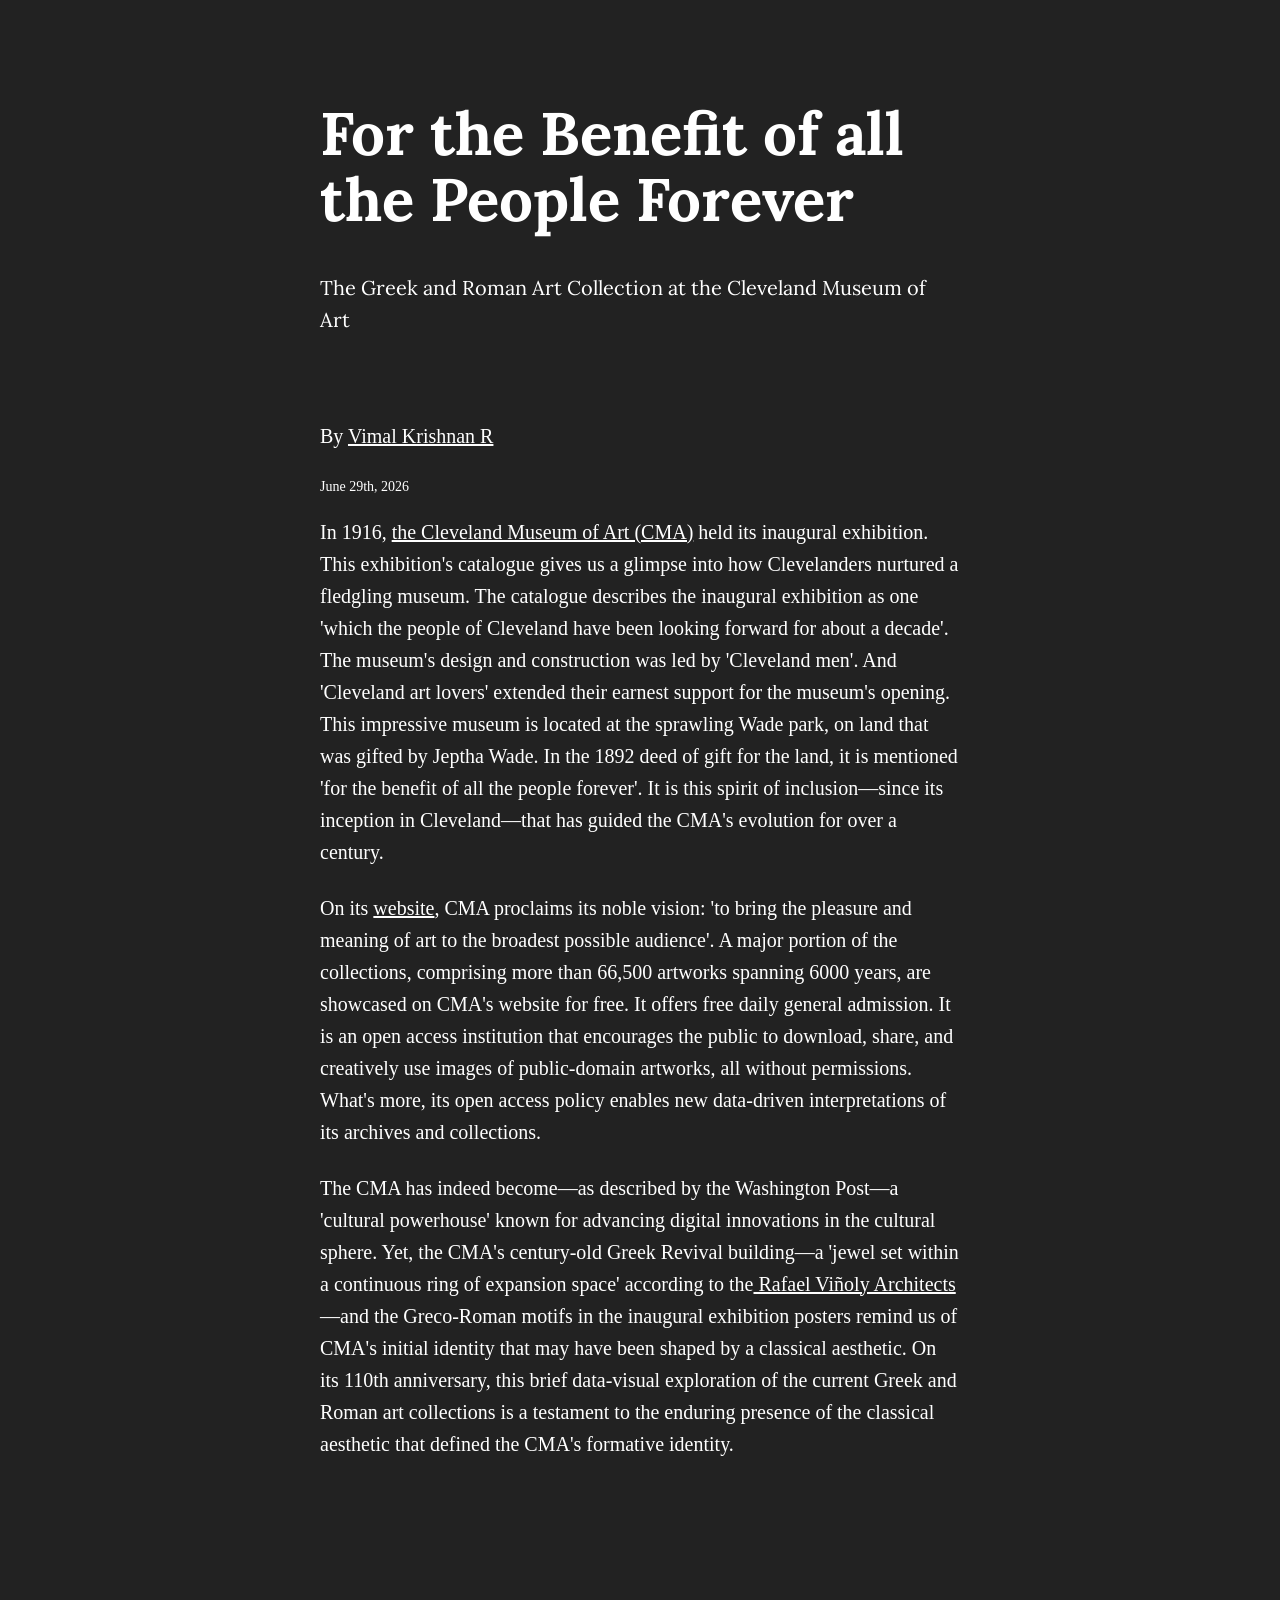
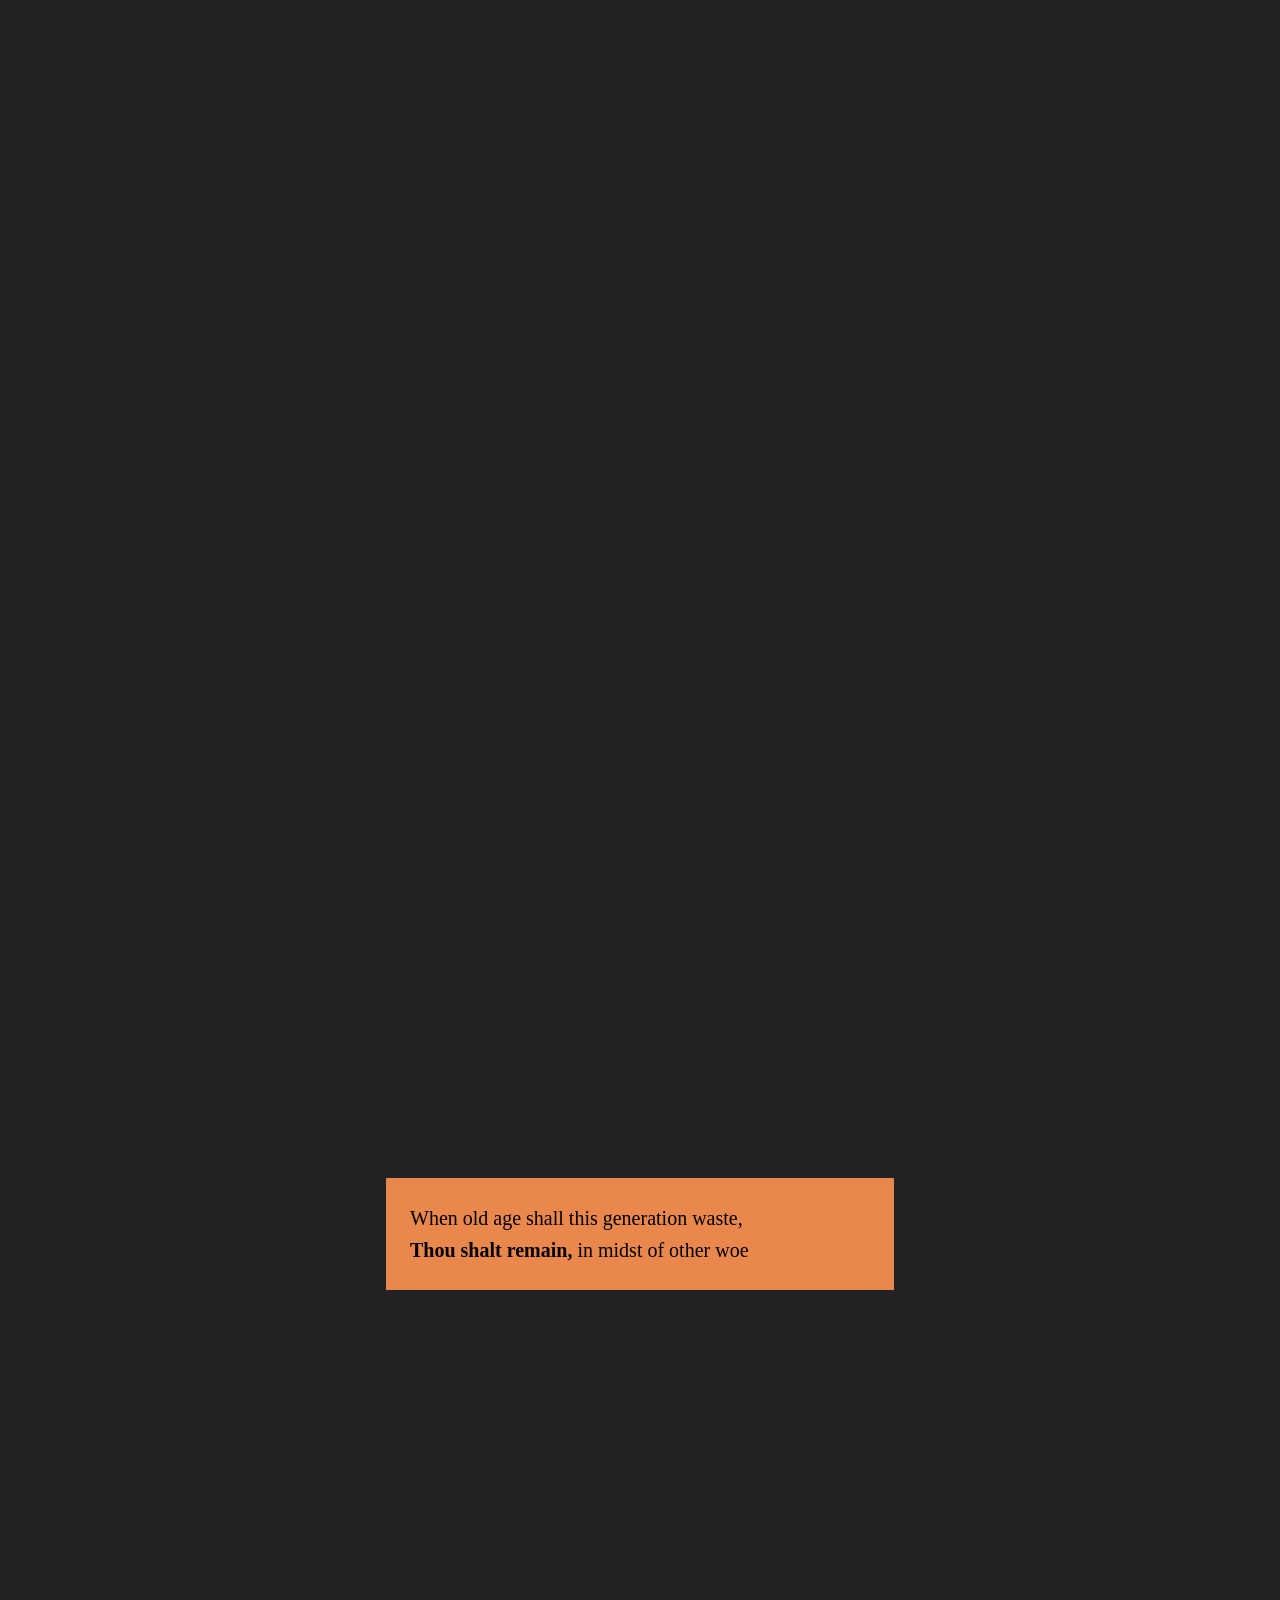
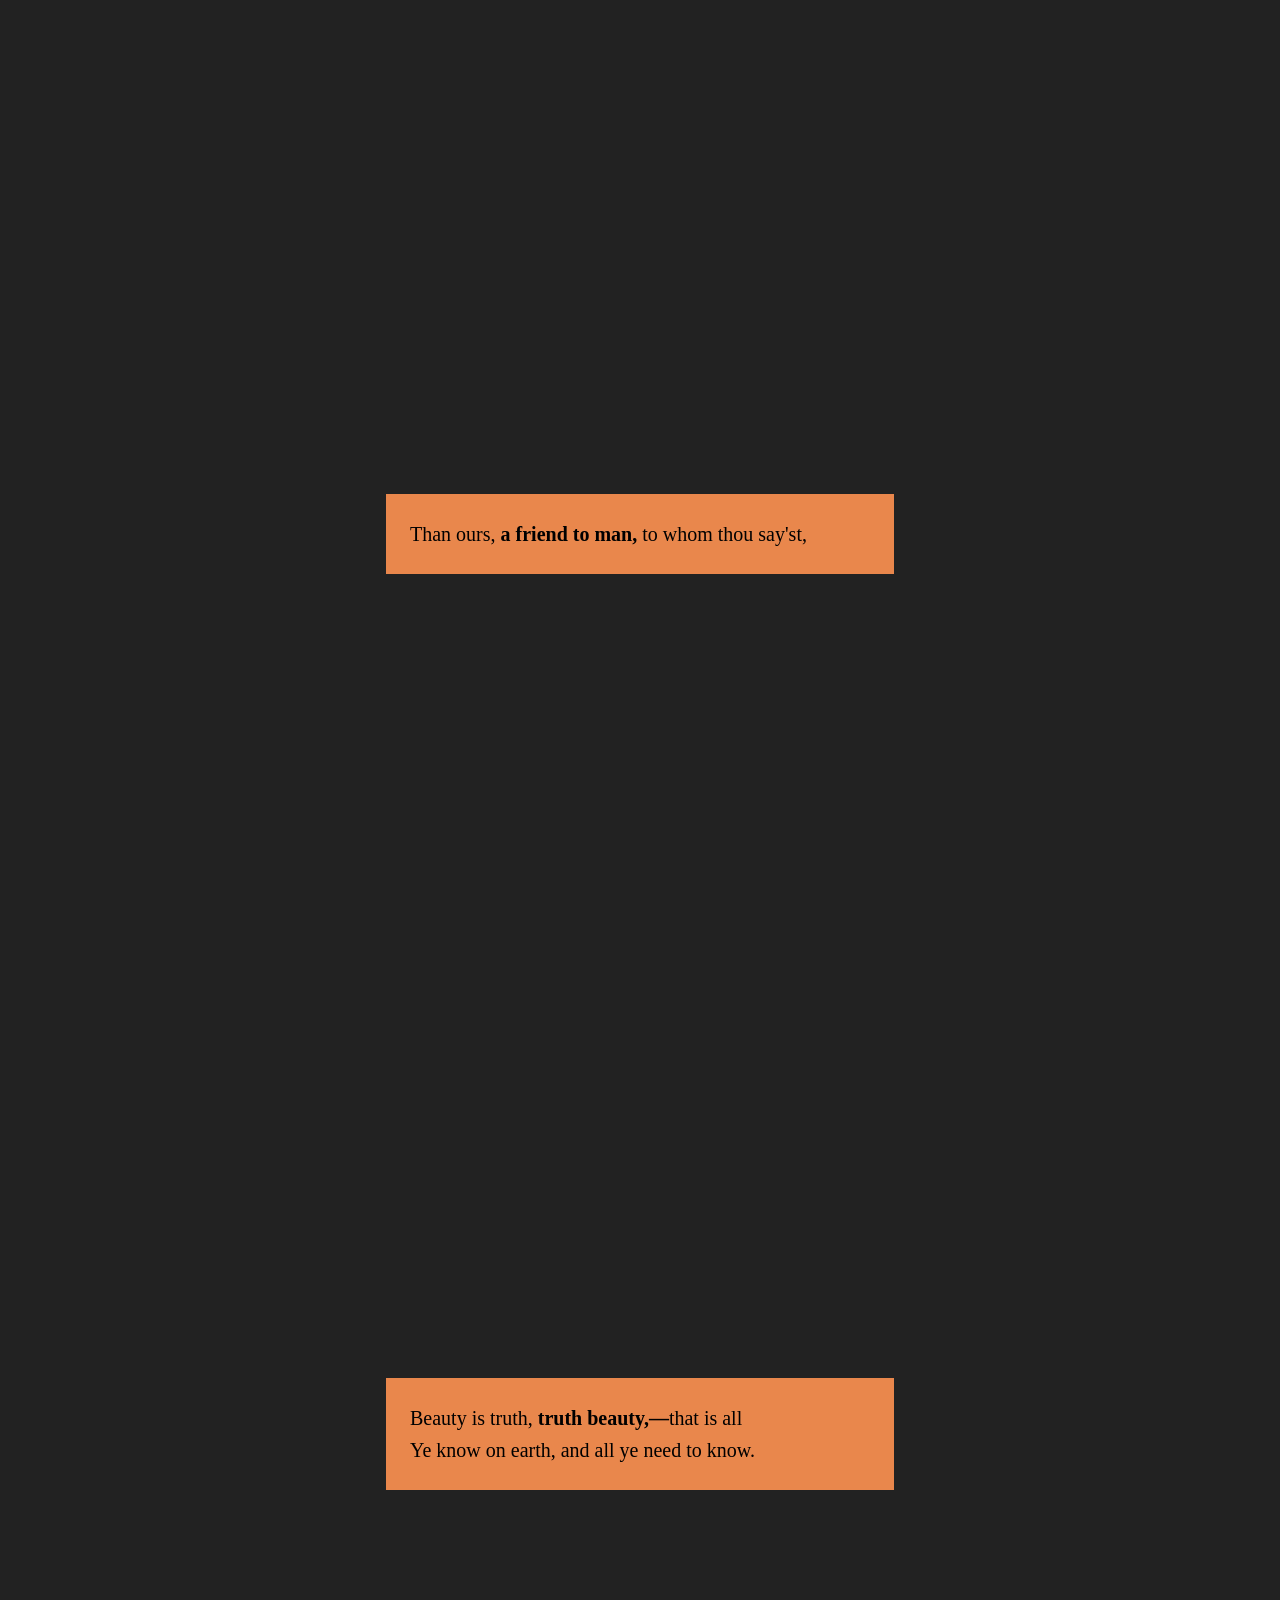
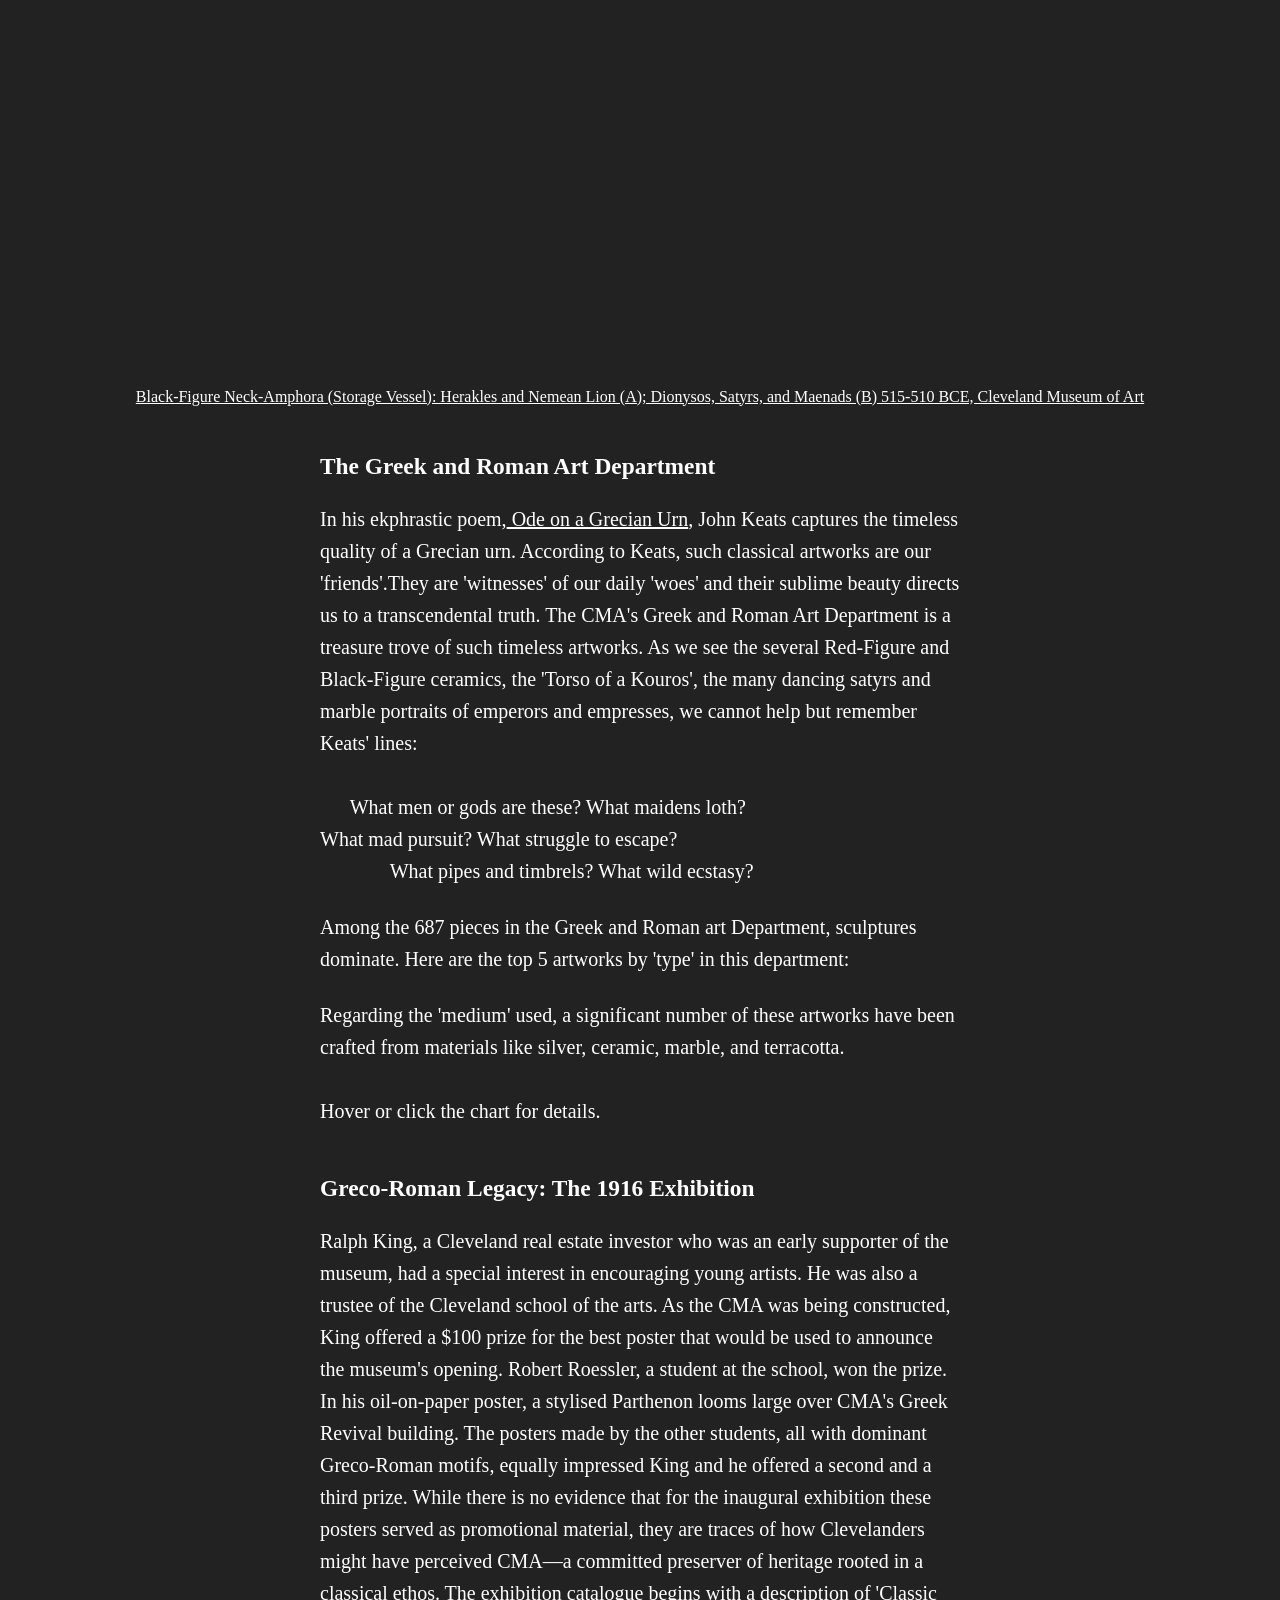
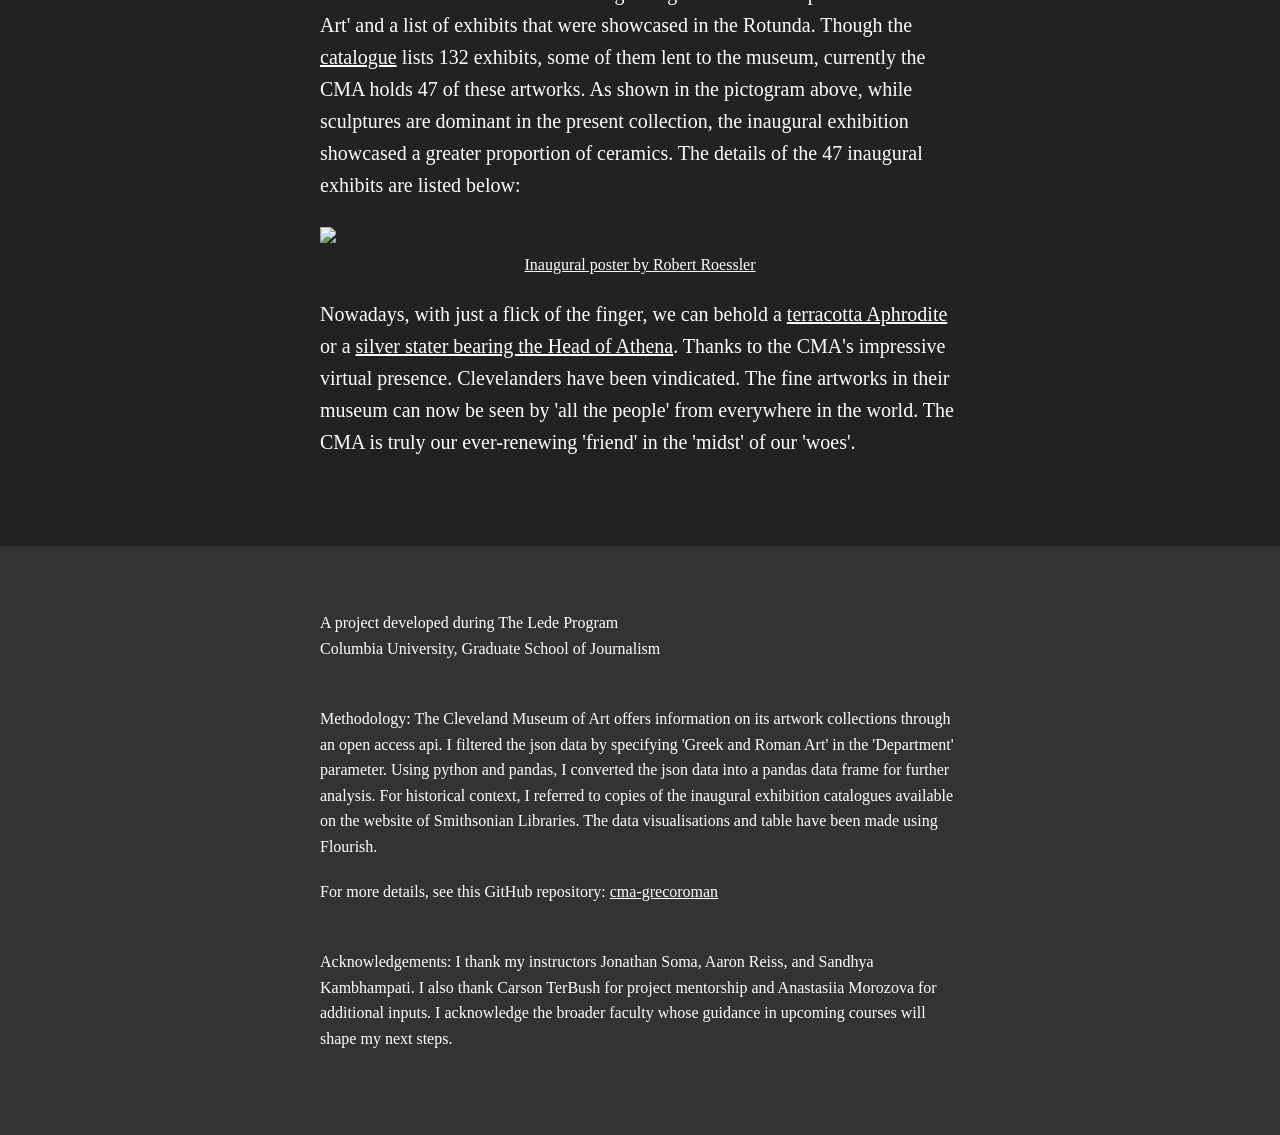
==== commit 0e49ad6a: "Update index.html" ====
--- a/docs/index.html
+++ b/docs/index.html
@@ -137,8 +137,8 @@
       <p>By <a href="https://github.com/VimalkrishnanR/cma-grecoroman">Vimal Krishnan R</a></p>
       <p style="font-size:14px;"> June 29th, 2026</p>
     </div>
-    <p>In 1916, <a href ="https://www.clevelandart.org/home">the Cleveland Museum of Art (CMA)</a> held its inaugural exhibition. This exhibition's catalogue gives us a glimpse into how Clevelanders nurtured a fledgling museum. The catalogue describes the inaugural exhibition as one 'which the people of Cleveland have been looking forward for about a decade'. The museum's design and construction was led by 'Cleveland men'. And 'Cleveland art lovers' extended their earnest support for the museum's opening. This impressive museum is located at the sprawling Wade park, on land that was gifted by Jeptha Wade. In the 1892 deed of gift for the land, it is mentioned  'for the benefit of all the people forever'.  It is this spirit of inclusion—since its inception in Cleveland—that has guided the CMA's evolution for over a century.</p>
-    <p> On its <a href="https://www.clevelandart.org/for-the-benefit-of-all-the-people-forever"> website</a>, CMA proclaims its noble vision: 'to bring the pleasure and meaning of art to the broadest possible audience'.A major portion of the collections, comprising more than 66,500 artworks spanning 6000 years, are showcased on CMA's website for free. It offers free daily general admission.  It is an open access institution that encourages the public to download, share, and creatively use images of public-domain artworks, all without permissions.  What's more, its open access policy enables new data-driven interpretations of its archives and collections.</P> 
+    <p>In 1916, <a href ="https://www.clevelandart.org/home">the Cleveland Museum of Art (CMA)</a> held its inaugural exhibition. This exhibition's catalogue gives us a glimpse into how Clevelanders nurtured a fledgling museum. The catalogue describes the inaugural exhibition as one 'which the people of Cleveland have been looking forward for about a decade'. The museum's design and construction was led by 'Cleveland men'. And 'Cleveland art lovers' extended their earnest support for the museum's opening. This impressive museum is located at the sprawling Wade park, on land that was gifted by Jeptha Wade. In the 1892 deed of gift for the land, it is mentioned 'for the benefit of all the people forever'.  It is this spirit of inclusion—since its inception in Cleveland—that has guided the CMA's evolution for over a century.</p>
+    <p> On its <a href="https://www.clevelandart.org/for-the-benefit-of-all-the-people-forever"> website</a>, CMA proclaims its noble vision: 'to bring the pleasure and meaning of art to the broadest possible audience'. A major portion of the collections, comprising more than 66,500 artworks spanning 6000 years, are showcased on CMA's website for free. It offers free daily general admission.  It is an open access institution that encourages the public to download, share, and creatively use images of public-domain artworks, all without permissions.  What's more, its open access policy enables new data-driven interpretations of its archives and collections.</P> 
     <p>  The CMA has indeed become—as described by the Washington Post—a 'cultural powerhouse' known for advancing digital innovations in the cultural sphere. Yet, the CMA's century-old Greek Revival building—a 'jewel set within a continuous ring of expansion space' according to the<a href = "https://www.rvapc.com/works/the-cleveland-museum-of-art"> Rafael Viñoly Architects</a>—and the Greco-Roman motifs in the inaugural exhibition posters remind us of CMA's initial identity that may have been shaped by a classical aesthetic. On its 110th anniversary, this brief data-visual exploration of the current Greek and Roman art collections is a testament to the enduring presence of the classical aesthetic that defined the CMA's formative identity. </p>
     </div> <!--this div ensures the scrolley video spans the full width of the screen. don't touch it!-->
   <section id="scrolly-video" class="scrolly-container">
@@ -173,7 +173,7 @@
   </div>
   <div class="content">
     <h3>The Greek and Roman Art Department</h3>
-    <p>In his ekphrastic poem,<a href="https://www.poetryfoundation.org/poems/44477/ode-on-a-grecian-urn"> Ode on a Grecian Urn</a>, John Keats captures the timeless quality of a Grecian urn. According to Keats, such classical artworks are our 'friends'.'They are 'witnesses' of our daily 'woes' and their sublime beauty directs us to a transcendental truth. The CMA's Greek and Roman Art Department is a treasure trove of such timeless artworks. As we see the several Red-Figure and Black-Figure ceramics, the 'Torso of a Kouros', the many dancing satyrs and marble portraits of emperors and empresses, we cannot help but remember Keats' lines:<br><br>
+    <p>In his ekphrastic poem,<a href="https://www.poetryfoundation.org/poems/44477/ode-on-a-grecian-urn"> Ode on a Grecian Urn</a>, John Keats captures the timeless quality of a Grecian urn. According to Keats, such classical artworks are our 'friends'.They are 'witnesses' of our daily 'woes' and their sublime beauty directs us to a transcendental truth. The CMA's Greek and Roman Art Department is a treasure trove of such timeless artworks. As we see the several Red-Figure and Black-Figure ceramics, the 'Torso of a Kouros', the many dancing satyrs and marble portraits of emperors and empresses, we cannot help but remember Keats' lines:<br><br>
     &nbsp;&nbsp;&nbsp;&nbsp;&nbsp;&nbsp;What men or gods are these? What maidens loth?<br> 
     What mad pursuit? What struggle to escape? <br>
     &nbsp;&nbsp;&nbsp;&nbsp;&nbsp;&nbsp;&nbsp;&nbsp;&nbsp;&nbsp;&nbsp;&nbsp;&nbsp;&nbsp;What pipes and timbrels? What wild ecstasy?</p>
